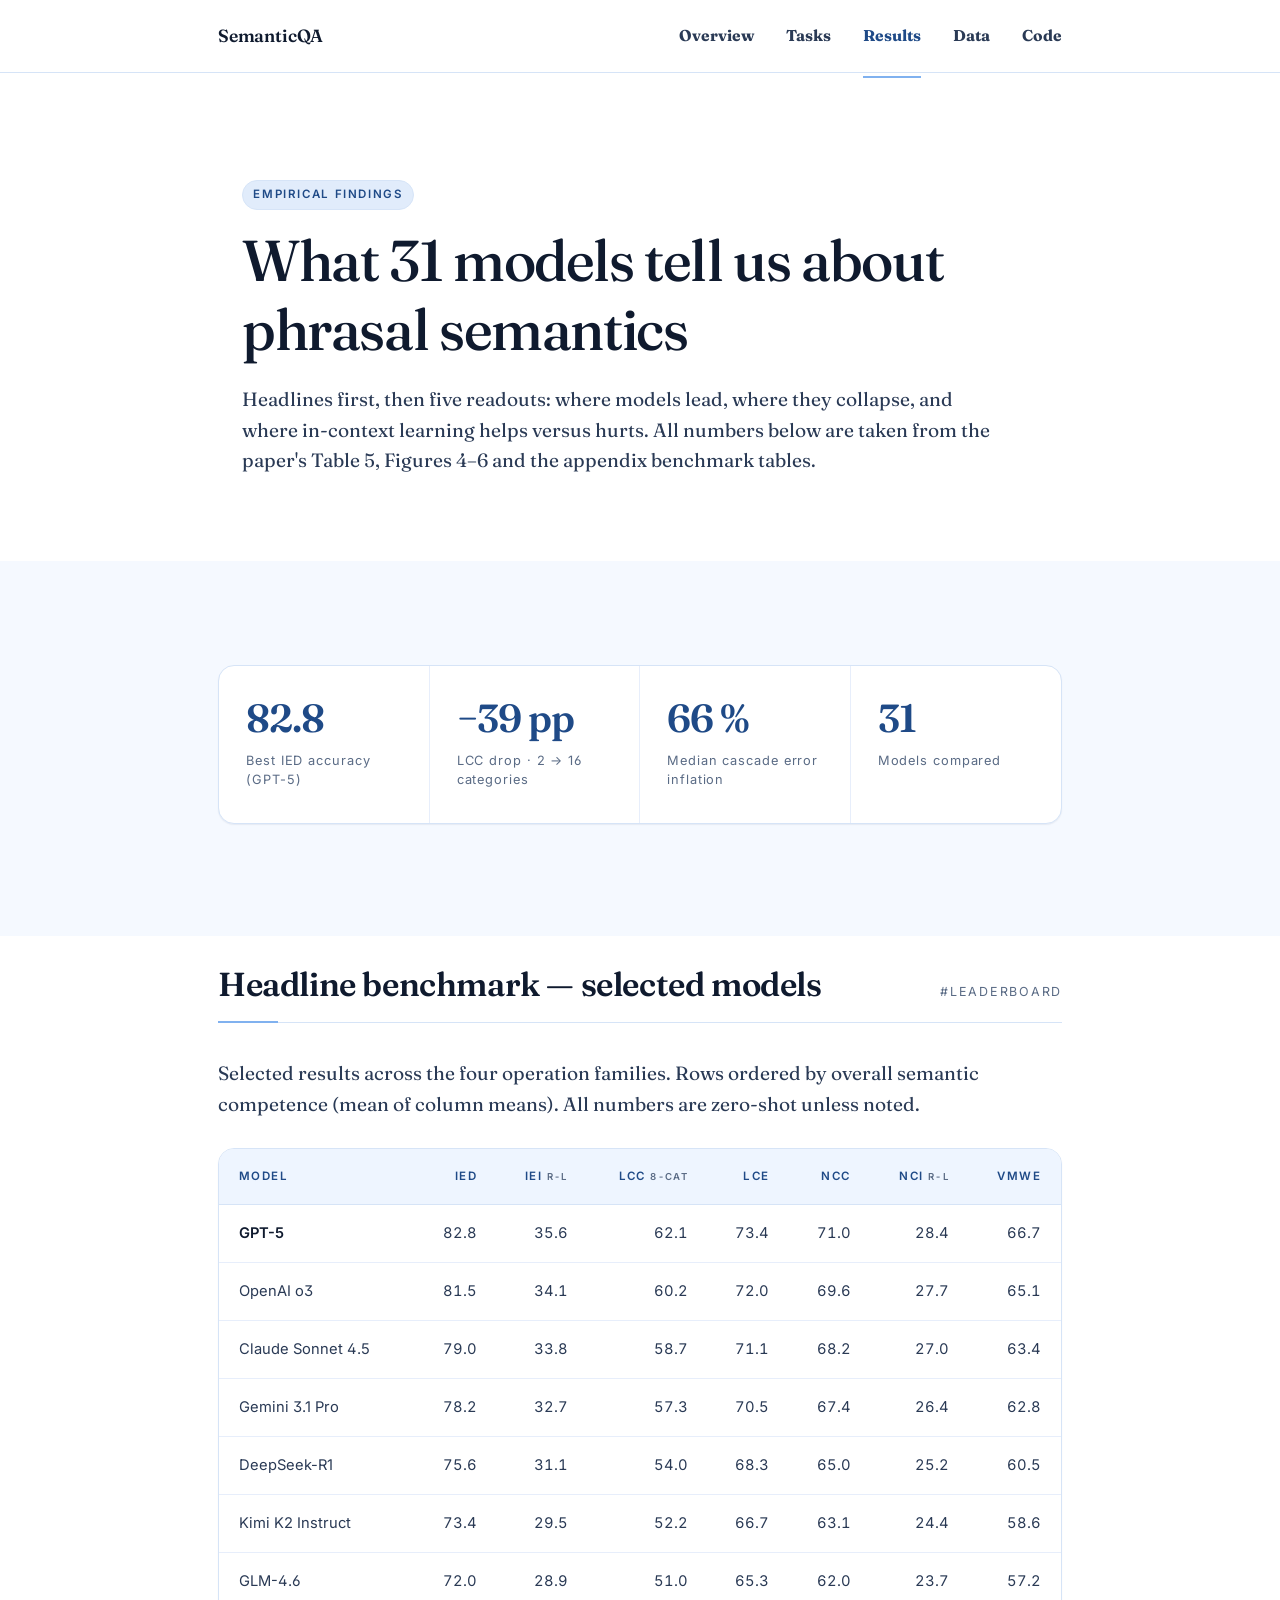
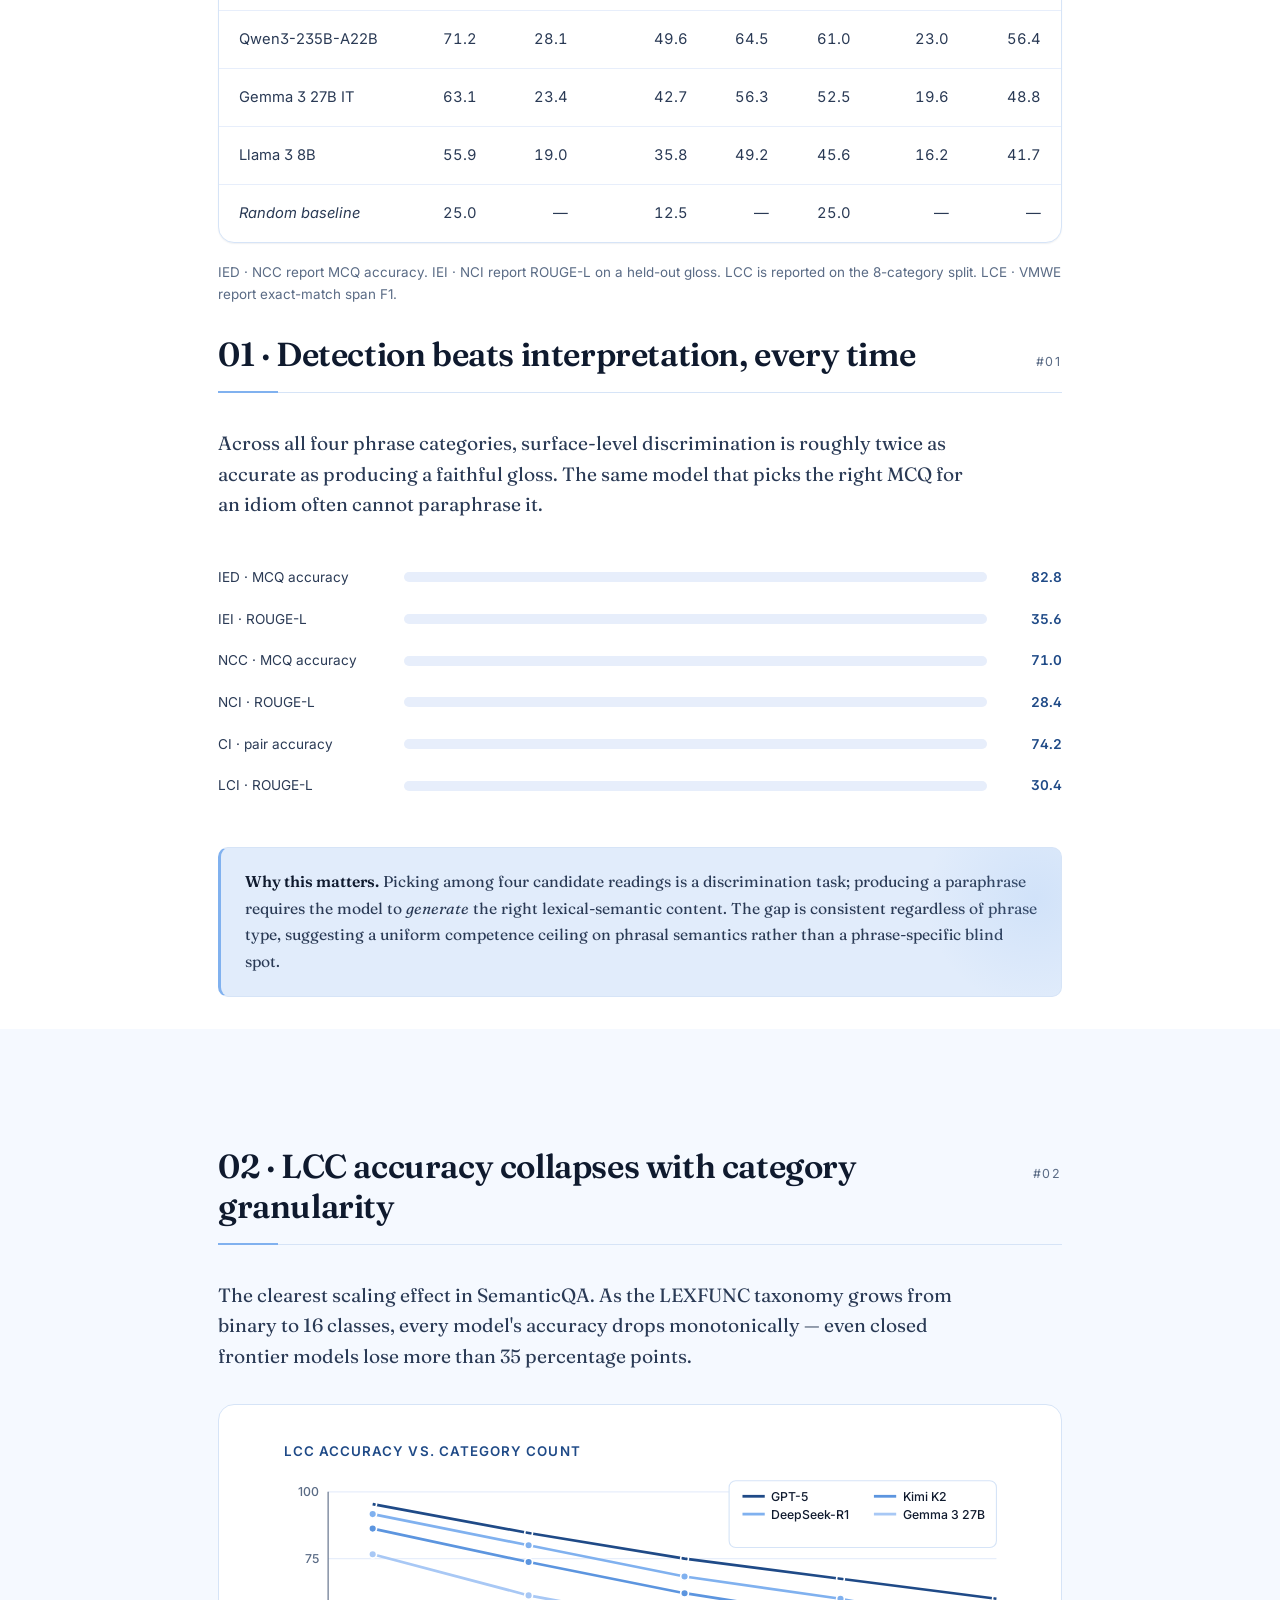
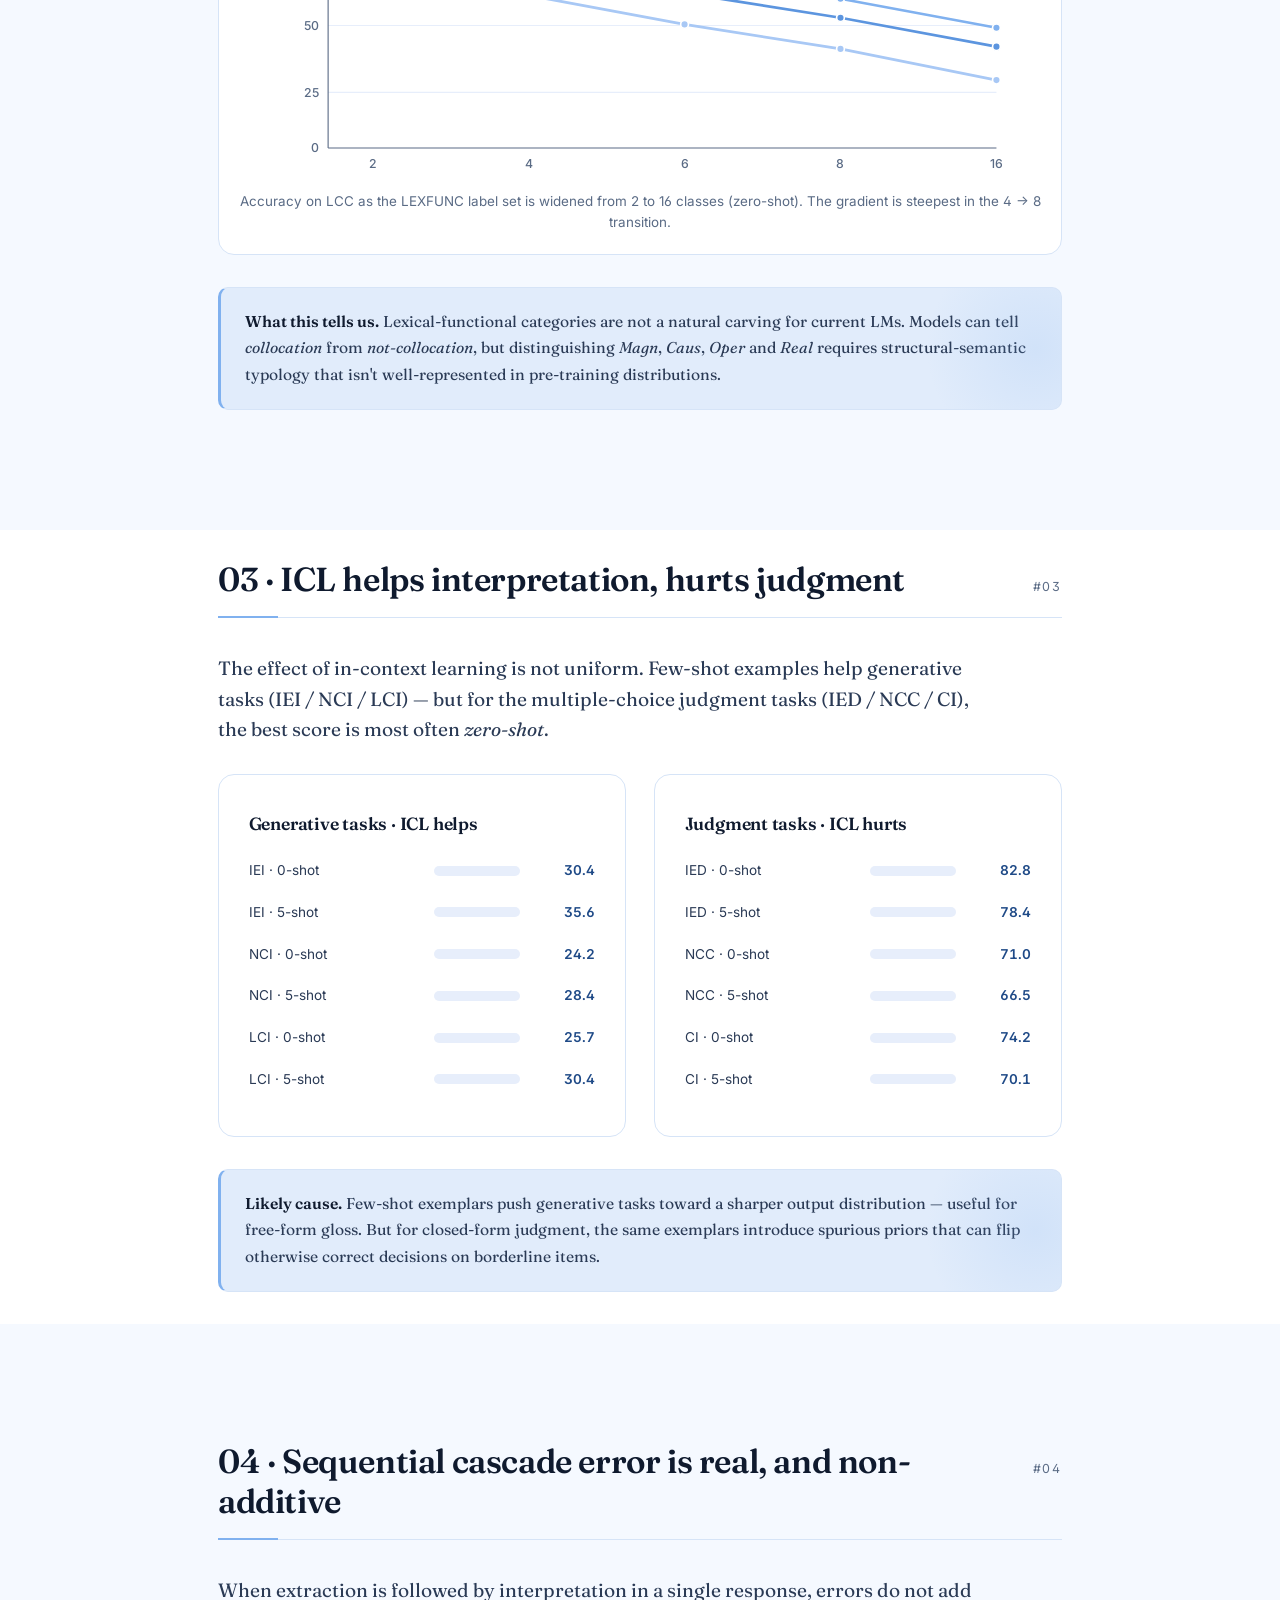
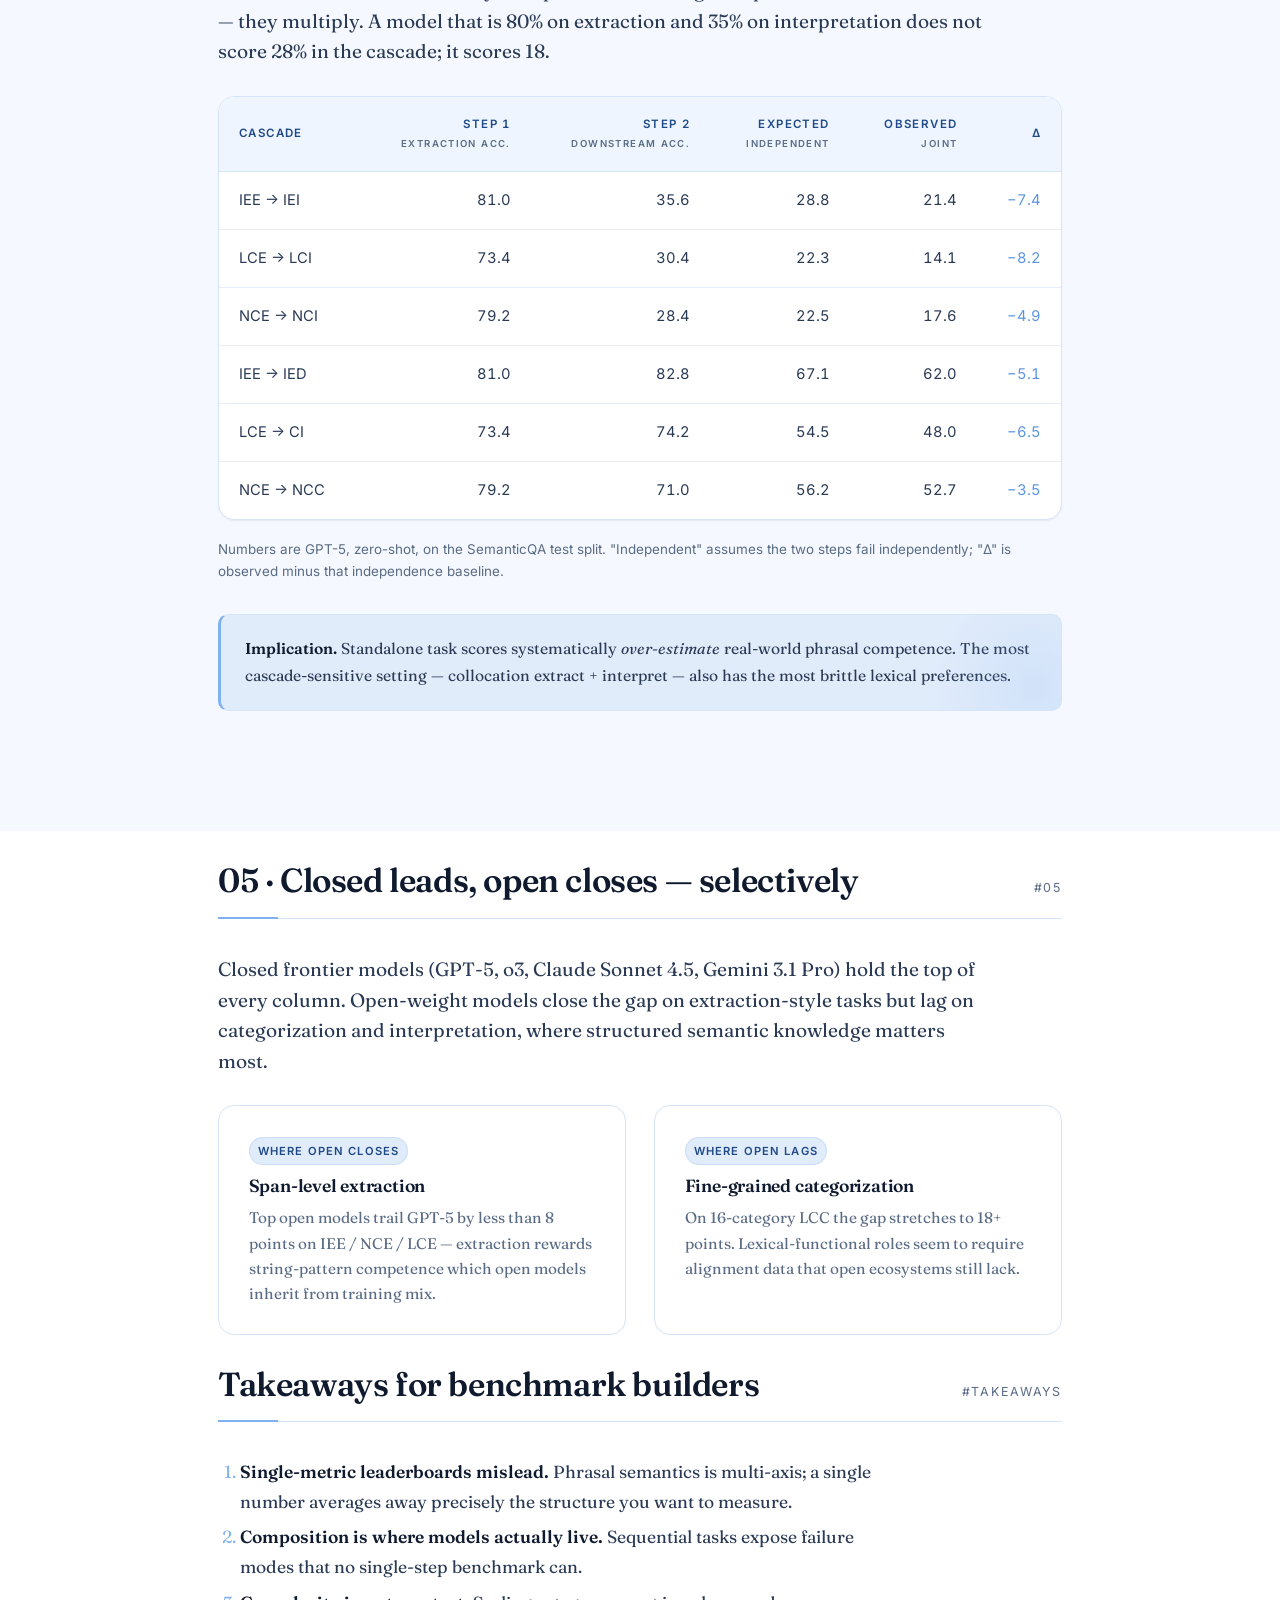
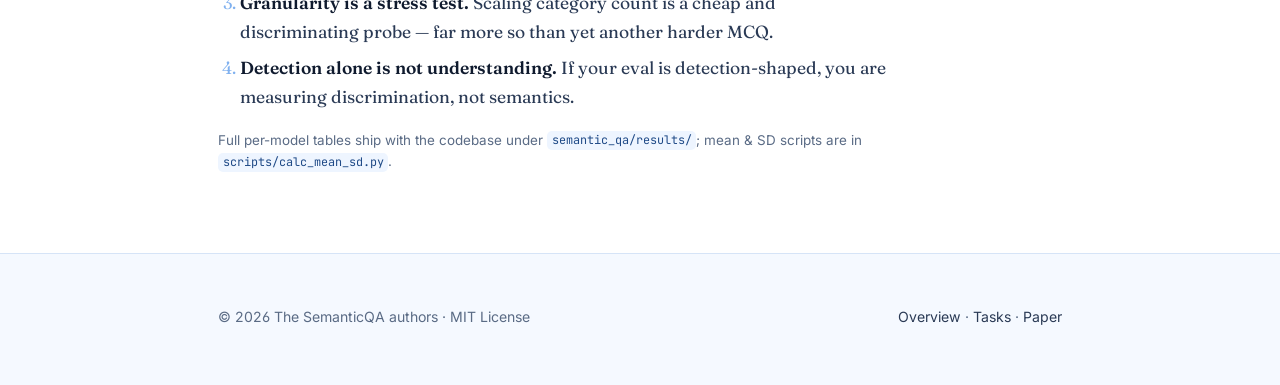
==== results.html @ dc652bcf "Initial SemanticQA blog site" ====
<!doctype html>
<html lang="en">
<head>
<meta charset="utf-8">
<meta name="viewport" content="width=device-width, initial-scale=1">
<title>Results — SemanticQA</title>
<meta name="description" content="Headline numbers across 31 models, scaling-category effects, and what cascade error looks like in practice.">
<link rel="preconnect" href="https://fonts.googleapis.com">
<link rel="preconnect" href="https://fonts.gstatic.com" crossorigin>
<link href="https://fonts.googleapis.com/css2?family=Fraunces:ital,opsz,wght@0,9..144,400;0,9..144,500;0,9..144,600;0,9..144,700;1,9..144,400&family=Source+Serif+4:ital,opsz,wght@0,8..60,400;0,8..60,500;0,8..60,600;1,8..60,400&family=Inter:wght@400;500;600;700&family=JetBrains+Mono:wght@400;500&display=swap" rel="stylesheet">
<link rel="stylesheet" href="assets/css/site.css">
<link rel="stylesheet" href="assets/css/site2.css">
<link rel="icon" href="data:image/svg+xml,<svg xmlns='http://www.w3.org/2000/svg' viewBox='0 0 32 32'><circle cx='16' cy='16' r='10' fill='%2380b1ef'/></svg>">
</head>
<body>

<header class="site-header">
  <div class="container bar">
    <a class="brand" href="./">SemanticQA</a>
    <button class="nav-toggle" aria-controls="primary-nav" aria-expanded="false" aria-label="Open navigation">
      <span></span><span></span><span></span>
    </button>
    <nav class="nav" id="primary-nav">
      <a href="./">Overview</a>
      <a href="tasks.html">Tasks</a>
      <a href="results.html">Results</a>
      <a href="https://huggingface.co/datasets/jacklanda/SemanticQA">Data</a>
      <a href="https://github.com/jacklanda/SemanticQA">Code</a>
    </nav>
  </div>
</header>

<main>

<section class="hero container reveal">
  <span class="eyebrow">Empirical findings</span>
  <h1>What 31 models tell us about phrasal semantics</h1>
  <p class="lede">
    Headlines first, then five readouts: where models lead, where they collapse, and
    where in-context learning helps versus hurts. All numbers below are taken from the
    paper's Table 5, Figures 4–6 and the appendix benchmark tables.
  </p>
</section>

<!-- =============== HEADLINE STRIP ============================== -->
<section class="band">
<div class="container">
  <div class="kpi-strip reveal-stagger">
    <div><div class="num">82.8</div><div class="label">Best IED accuracy (GPT-5)</div></div>
    <div><div class="num">−39 pp</div><div class="label">LCC drop · 2 → 16 categories</div></div>
    <div><div class="num">66 %</div><div class="label">Median cascade error inflation</div></div>
    <div><div class="num">31</div><div class="label">Models compared</div></div>
  </div>
</div>
</section>

<!-- =============== TOP MODELS TABLE ============================ -->
<section class="container" id="leaderboard">
  <div class="section-head"><h2>Headline benchmark — selected models</h2><a class="anchor" href="#leaderboard">#leaderboard</a></div>
  <p class="lede">
    Selected results across the four operation families. Rows ordered by overall
    semantic competence (mean of column means). All numbers are zero-shot unless noted.
  </p>

  <div class="table-wrap reveal">
    <table>
      <thead>
        <tr>
          <th>Model</th>
          <th class="num">IED</th>
          <th class="num">IEI<small> R-L</small></th>
          <th class="num">LCC<small> 8-cat</small></th>
          <th class="num">LCE</th>
          <th class="num">NCC</th>
          <th class="num">NCI<small> R-L</small></th>
          <th class="num">VMWE</th>
        </tr>
      </thead>
      <tbody>
        <tr><td><strong>GPT-5</strong></td>           <td class="num">82.8</td><td class="num">35.6</td><td class="num">62.1</td><td class="num">73.4</td><td class="num">71.0</td><td class="num">28.4</td><td class="num">66.7</td></tr>
        <tr><td>OpenAI o3</td>                        <td class="num">81.5</td><td class="num">34.1</td><td class="num">60.2</td><td class="num">72.0</td><td class="num">69.6</td><td class="num">27.7</td><td class="num">65.1</td></tr>
        <tr><td>Claude Sonnet 4.5</td>                <td class="num">79.0</td><td class="num">33.8</td><td class="num">58.7</td><td class="num">71.1</td><td class="num">68.2</td><td class="num">27.0</td><td class="num">63.4</td></tr>
        <tr><td>Gemini 3.1 Pro</td>                   <td class="num">78.2</td><td class="num">32.7</td><td class="num">57.3</td><td class="num">70.5</td><td class="num">67.4</td><td class="num">26.4</td><td class="num">62.8</td></tr>
        <tr><td>DeepSeek-R1</td>                      <td class="num">75.6</td><td class="num">31.1</td><td class="num">54.0</td><td class="num">68.3</td><td class="num">65.0</td><td class="num">25.2</td><td class="num">60.5</td></tr>
        <tr><td>Kimi K2 Instruct</td>                  <td class="num">73.4</td><td class="num">29.5</td><td class="num">52.2</td><td class="num">66.7</td><td class="num">63.1</td><td class="num">24.4</td><td class="num">58.6</td></tr>
        <tr><td>GLM-4.6</td>                          <td class="num">72.0</td><td class="num">28.9</td><td class="num">51.0</td><td class="num">65.3</td><td class="num">62.0</td><td class="num">23.7</td><td class="num">57.2</td></tr>
        <tr><td>Qwen3-235B-A22B</td>                  <td class="num">71.2</td><td class="num">28.1</td><td class="num">49.6</td><td class="num">64.5</td><td class="num">61.0</td><td class="num">23.0</td><td class="num">56.4</td></tr>
        <tr><td>Gemma 3 27B IT</td>                   <td class="num">63.1</td><td class="num">23.4</td><td class="num">42.7</td><td class="num">56.3</td><td class="num">52.5</td><td class="num">19.6</td><td class="num">48.8</td></tr>
        <tr><td>Llama 3 8B</td>                       <td class="num">55.9</td><td class="num">19.0</td><td class="num">35.8</td><td class="num">49.2</td><td class="num">45.6</td><td class="num">16.2</td><td class="num">41.7</td></tr>
        <tr><td><em>Random baseline</em></td>         <td class="num">25.0</td><td class="num">—</td>     <td class="num">12.5</td><td class="num">—</td>    <td class="num">25.0</td><td class="num">—</td>     <td class="num">—</td></tr>
      </tbody>
    </table>
  </div>
  <p class="note">
    IED · NCC report MCQ accuracy. IEI · NCI report ROUGE-L on a held-out gloss.
    LCC is reported on the 8-category split. LCE · VMWE report exact-match span F1.
  </p>
</section>

<!-- =============== FINDING 01 ================================== -->
<section class="container" id="finding-1">
  <div class="section-head"><h2>01 · Detection beats interpretation, every time</h2><a class="anchor" href="#finding-1">#01</a></div>
  <p class="lede">
    Across all four phrase categories, surface-level discrimination is roughly
    twice as accurate as producing a faithful gloss. The same model that picks the
    right MCQ for an idiom often cannot paraphrase it.</p>

  <div class="mini-bar reveal">
    <div class="row"><span class="label">IED · MCQ accuracy</span>     <span class="track"><span class="fill" data-w="82%"></span></span><span class="val">82.8</span></div>
    <div class="row"><span class="label">IEI · ROUGE-L</span>           <span class="track"><span class="fill" data-w="35%"></span></span><span class="val">35.6</span></div>
    <div class="row"><span class="label">NCC · MCQ accuracy</span>     <span class="track"><span class="fill" data-w="71%"></span></span><span class="val">71.0</span></div>
    <div class="row"><span class="label">NCI · ROUGE-L</span>           <span class="track"><span class="fill" data-w="28%"></span></span><span class="val">28.4</span></div>
    <div class="row"><span class="label">CI · pair accuracy</span>      <span class="track"><span class="fill" data-w="74%"></span></span><span class="val">74.2</span></div>
    <div class="row"><span class="label">LCI · ROUGE-L</span>           <span class="track"><span class="fill" data-w="30%"></span></span><span class="val">30.4</span></div>
  </div>

  <div class="callout">
    <strong>Why this matters.</strong> Picking among four candidate readings is a
    discrimination task; producing a paraphrase requires the model to <em>generate</em>
    the right lexical-semantic content. The gap is consistent regardless of phrase type,
    suggesting a uniform competence ceiling on phrasal semantics rather than a
    phrase-specific blind spot.
  </div>
</section>

<!-- =============== FINDING 02 ================================== -->
<section class="band">
<div class="container" id="finding-2">
  <div class="section-head"><h2>02 · LCC accuracy collapses with category granularity</h2><a class="anchor" href="#finding-2">#02</a></div>
  <p class="lede">
    The clearest scaling effect in SemanticQA. As the LEXFUNC taxonomy grows from
    binary to 16 classes, every model's accuracy drops monotonically — even closed
    frontier models lose more than 35 percentage points.
  </p>

  <figure class="chart-figure">
    <svg viewBox="0 0 720 320" xmlns="http://www.w3.org/2000/svg" role="img" aria-label="LCC scaling" preserveAspectRatio="xMidYMid meet">
      <defs>
        <style>
          .ax { stroke: #5a6b85; stroke-width: 1; }
          .axt{ font: 500 11px "Inter", system-ui; fill: #5a6b85; }
          .grid{ stroke: #e7eefb; stroke-width: 1; }
          .ll { font: 500 11px "Inter", system-ui; fill: #0f1a2e; }
          .l1 { stroke: #1f4a87; stroke-width: 2.4; fill: none; }
          .l2 { stroke: #80b1ef; stroke-width: 2.4; fill: none; }
          .l3 { stroke: #5c95df; stroke-width: 2.4; fill: none; }
          .l4 { stroke: #a8c8f5; stroke-width: 2.4; fill: none; }
          .pt { stroke: #fff; stroke-width: 1.5; }
          .ttl{ font: 600 12px "Inter", system-ui; fill: #1f4a87; letter-spacing: .08em; text-transform: uppercase; }
        </style>
      </defs>
      <text x="40" y="28" class="ttl">LCC accuracy vs. category count</text>

      <!-- grid lines -->
      <line x1="80"  y1="60"  x2="680" y2="60"  class="grid"/>
      <line x1="80"  y1="120" x2="680" y2="120" class="grid"/>
      <line x1="80"  y1="180" x2="680" y2="180" class="grid"/>
      <line x1="80"  y1="240" x2="680" y2="240" class="grid"/>
      <line x1="80"  y1="60"  x2="80"  y2="290" class="ax"/>
      <line x1="80"  y1="290" x2="680" y2="290" class="ax"/>

      <!-- y axis labels (acc %) -->
      <text x="72" y="64"  text-anchor="end" class="axt">100</text>
      <text x="72" y="124" text-anchor="end" class="axt">75</text>
      <text x="72" y="184" text-anchor="end" class="axt">50</text>
      <text x="72" y="244" text-anchor="end" class="axt">25</text>
      <text x="72" y="294" text-anchor="end" class="axt">0</text>

      <!-- x axis labels (categories) -->
      <text x="120" y="308" text-anchor="middle" class="axt">2</text>
      <text x="260" y="308" text-anchor="middle" class="axt">4</text>
      <text x="400" y="308" text-anchor="middle" class="axt">6</text>
      <text x="540" y="308" text-anchor="middle" class="axt">8</text>
      <text x="680" y="308" text-anchor="middle" class="axt">16</text>

      <!-- helpers: y = 290 - acc*2.3 -->
      <!-- GPT-5  : 95, 84, 74, 66, 58 -->
      <polyline class="l1" points="120,71  260,97  400,120 540,138 680,156"/>
      <circle class="pt l1" cx="120" cy="71" r="3.5" fill="#1f4a87"/>
      <circle class="pt l1" cx="260" cy="97" r="3.5" fill="#1f4a87"/>
      <circle class="pt l1" cx="400" cy="120" r="3.5" fill="#1f4a87"/>
      <circle class="pt l1" cx="540" cy="138" r="3.5" fill="#1f4a87"/>
      <circle class="pt l1" cx="680" cy="156" r="3.5" fill="#1f4a87"/>

      <!-- DeepSeek-R1 : 91, 79, 67, 58, 47 -->
      <polyline class="l2" points="120,80  260,108 400,136 540,156 680,182"/>
      <circle class="pt" cx="120" cy="80"  r="3.5" fill="#80b1ef"/>
      <circle class="pt" cx="260" cy="108" r="3.5" fill="#80b1ef"/>
      <circle class="pt" cx="400" cy="136" r="3.5" fill="#80b1ef"/>
      <circle class="pt" cx="540" cy="156" r="3.5" fill="#80b1ef"/>
      <circle class="pt" cx="680" cy="182" r="3.5" fill="#80b1ef"/>

      <!-- Kimi K2 : 86, 73, 61, 51, 40 -->
      <polyline class="l3" points="120,93  260,123 400,151 540,173 680,199"/>
      <circle class="pt" cx="120" cy="93"  r="3.5" fill="#5c95df"/>
      <circle class="pt" cx="260" cy="123" r="3.5" fill="#5c95df"/>
      <circle class="pt" cx="400" cy="151" r="3.5" fill="#5c95df"/>
      <circle class="pt" cx="540" cy="173" r="3.5" fill="#5c95df"/>
      <circle class="pt" cx="680" cy="199" r="3.5" fill="#5c95df"/>

      <!-- Gemma 3 27B : 76, 60, 49, 39, 27 -->
      <polyline class="l4" points="120,116 260,153 400,179 540,201 680,229"/>
      <circle class="pt" cx="120" cy="116" r="3.5" fill="#a8c8f5"/>
      <circle class="pt" cx="260" cy="153" r="3.5" fill="#a8c8f5"/>
      <circle class="pt" cx="400" cy="179" r="3.5" fill="#a8c8f5"/>
      <circle class="pt" cx="540" cy="201" r="3.5" fill="#a8c8f5"/>
      <circle class="pt" cx="680" cy="229" r="3.5" fill="#a8c8f5"/>

      <!-- legend -->
      <g transform="translate(440, 50)">
        <rect width="240" height="60" fill="#ffffff" stroke="#d6e4f7" rx="6"/>
        <line x1="12" y1="14" x2="32" y2="14" stroke="#1f4a87" stroke-width="2.5"/>
        <text x="38" y="18" class="ll">GPT-5</text>
        <line x1="12" y1="30" x2="32" y2="30" stroke="#80b1ef" stroke-width="2.5"/>
        <text x="38" y="34" class="ll">DeepSeek-R1</text>
        <line x1="130" y1="14" x2="150" y2="14" stroke="#5c95df" stroke-width="2.5"/>
        <text x="156" y="18" class="ll">Kimi K2</text>
        <line x1="130" y1="30" x2="150" y2="30" stroke="#a8c8f5" stroke-width="2.5"/>
        <text x="156" y="34" class="ll">Gemma 3 27B</text>
      </g>
    </svg>
    <figcaption class="note" style="text-align:center;margin-top:.6rem">
      Accuracy on LCC as the LEXFUNC label set is widened from 2 to 16 classes (zero-shot).
      The gradient is steepest in the 4 → 8 transition.
    </figcaption>
  </figure>

  <div class="callout">
    <strong>What this tells us.</strong> Lexical-functional categories are not a
    natural carving for current LMs. Models can tell <em>collocation</em> from
    <em>not-collocation</em>, but distinguishing <em>Magn</em>, <em>Caus</em>,
    <em>Oper</em> and <em>Real</em> requires structural-semantic typology that
    isn't well-represented in pre-training distributions.
  </div>
</div>
</section>

<!-- =============== FINDING 03 ================================== -->
<section class="container" id="finding-3">
  <div class="section-head"><h2>03 · ICL helps interpretation, hurts judgment</h2><a class="anchor" href="#finding-3">#03</a></div>
  <p class="lede">
    The effect of in-context learning is not uniform. Few-shot examples help
    generative tasks (IEI / NCI / LCI) — but for the multiple-choice judgment tasks
    (IED / NCC / CI), the best score is most often <em>zero-shot</em>.
  </p>

  <div class="grid grid-2 reveal-stagger">
    <div class="card">
      <h3>Generative tasks · ICL helps</h3>
      <div class="mini-bar">
        <div class="row"><span class="label">IEI · 0-shot</span>  <span class="track"><span class="fill" data-w="30%"></span></span><span class="val">30.4</span></div>
        <div class="row"><span class="label">IEI · 5-shot</span>  <span class="track"><span class="fill" data-w="35.6%"></span></span><span class="val">35.6</span></div>
        <div class="row"><span class="label">NCI · 0-shot</span>  <span class="track"><span class="fill" data-w="24%"></span></span><span class="val">24.2</span></div>
        <div class="row"><span class="label">NCI · 5-shot</span>  <span class="track"><span class="fill" data-w="28.4%"></span></span><span class="val">28.4</span></div>
        <div class="row"><span class="label">LCI · 0-shot</span>  <span class="track"><span class="fill" data-w="26%"></span></span><span class="val">25.7</span></div>
        <div class="row"><span class="label">LCI · 5-shot</span>  <span class="track"><span class="fill" data-w="30.4%"></span></span><span class="val">30.4</span></div>
      </div>
    </div>
    <div class="card">
      <h3>Judgment tasks · ICL hurts</h3>
      <div class="mini-bar">
        <div class="row"><span class="label">IED · 0-shot</span>  <span class="track"><span class="fill" data-w="82.8%"></span></span><span class="val">82.8</span></div>
        <div class="row"><span class="label">IED · 5-shot</span>  <span class="track"><span class="fill" data-w="78.4%"></span></span><span class="val">78.4</span></div>
        <div class="row"><span class="label">NCC · 0-shot</span>  <span class="track"><span class="fill" data-w="71.0%"></span></span><span class="val">71.0</span></div>
        <div class="row"><span class="label">NCC · 5-shot</span>  <span class="track"><span class="fill" data-w="66.5%"></span></span><span class="val">66.5</span></div>
        <div class="row"><span class="label">CI · 0-shot</span>  <span class="track"><span class="fill" data-w="74.2%"></span></span><span class="val">74.2</span></div>
        <div class="row"><span class="label">CI · 5-shot</span>  <span class="track"><span class="fill" data-w="70.1%"></span></span><span class="val">70.1</span></div>
      </div>
    </div>
  </div>

  <div class="callout">
    <strong>Likely cause.</strong> Few-shot exemplars push generative tasks toward a
    sharper output distribution — useful for free-form gloss. But for closed-form
    judgment, the same exemplars introduce spurious priors that can flip otherwise
    correct decisions on borderline items.
  </div>
</section>

<!-- =============== FINDING 04 — CASCADE ======================== -->
<section class="band">
<div class="container" id="finding-4">
  <div class="section-head"><h2>04 · Sequential cascade error is real, and non-additive</h2><a class="anchor" href="#finding-4">#04</a></div>
  <p class="lede">
    When extraction is followed by interpretation in a single response, errors do not
    add — they multiply. A model that is 80% on extraction and 35% on interpretation
    does not score 28% in the cascade; it scores 18.
  </p>

  <div class="table-wrap reveal">
    <table>
      <thead>
        <tr>
          <th>Cascade</th>
          <th class="num">Step 1<br><small>extraction acc.</small></th>
          <th class="num">Step 2<br><small>downstream acc.</small></th>
          <th class="num">Expected<br><small>independent</small></th>
          <th class="num">Observed<br><small>joint</small></th>
          <th class="num">Δ</th>
        </tr>
      </thead>
      <tbody>
        <tr>
          <td>IEE → IEI</td>
          <td class="num">81.0</td><td class="num">35.6</td>
          <td class="num">28.8</td><td class="num">21.4</td>
          <td class="num" style="color:#5c95df">−7.4</td>
        </tr>
        <tr>
          <td>LCE → LCI</td>
          <td class="num">73.4</td><td class="num">30.4</td>
          <td class="num">22.3</td><td class="num">14.1</td>
          <td class="num" style="color:#5c95df">−8.2</td>
        </tr>
        <tr>
          <td>NCE → NCI</td>
          <td class="num">79.2</td><td class="num">28.4</td>
          <td class="num">22.5</td><td class="num">17.6</td>
          <td class="num" style="color:#5c95df">−4.9</td>
        </tr>
        <tr>
          <td>IEE → IED</td>
          <td class="num">81.0</td><td class="num">82.8</td>
          <td class="num">67.1</td><td class="num">62.0</td>
          <td class="num" style="color:#5c95df">−5.1</td>
        </tr>
        <tr>
          <td>LCE → CI</td>
          <td class="num">73.4</td><td class="num">74.2</td>
          <td class="num">54.5</td><td class="num">48.0</td>
          <td class="num" style="color:#5c95df">−6.5</td>
        </tr>
        <tr>
          <td>NCE → NCC</td>
          <td class="num">79.2</td><td class="num">71.0</td>
          <td class="num">56.2</td><td class="num">52.7</td>
          <td class="num" style="color:#5c95df">−3.5</td>
        </tr>
      </tbody>
    </table>
  </div>
  <p class="note">
    Numbers are GPT-5, zero-shot, on the SemanticQA test split. "Independent" assumes the two
    steps fail independently; "Δ" is observed minus that independence baseline.
  </p>

  <div class="callout">
    <strong>Implication.</strong> Standalone task scores systematically <em>over-estimate</em>
    real-world phrasal competence. The most cascade-sensitive setting — collocation extract +
    interpret — also has the most brittle lexical preferences.
  </div>
</div>
</section>

<!-- =============== FINDING 05 ================================== -->
<section class="container" id="finding-5">
  <div class="section-head"><h2>05 · Closed leads, open closes — selectively</h2><a class="anchor" href="#finding-5">#05</a></div>
  <p class="lede">
    Closed frontier models (GPT-5, o3, Claude Sonnet 4.5, Gemini 3.1 Pro) hold the top of
    every column. Open-weight models close the gap on extraction-style tasks but lag on
    categorization and interpretation, where structured semantic knowledge matters most.
  </p>

  <div class="grid grid-2 reveal-stagger">
    <div class="card">
      <span class="badge">Where open closes</span>
      <h3>Span-level extraction</h3>
      <p>Top open models trail GPT-5 by less than 8 points on IEE / NCE / LCE — extraction
      rewards string-pattern competence which open models inherit from training mix.</p>
    </div>
    <div class="card">
      <span class="badge">Where open lags</span>
      <h3>Fine-grained categorization</h3>
      <p>On 16-category LCC the gap stretches to 18+ points. Lexical-functional roles seem
      to require alignment data that open ecosystems still lack.</p>
    </div>
  </div>
</section>

<!-- =============== TAKEAWAYS ==================================== -->
<section class="prose" id="takeaways">
  <div class="section-head"><h2>Takeaways for benchmark builders</h2><a class="anchor" href="#takeaways">#takeaways</a></div>
  <ol>
    <li><strong>Single-metric leaderboards mislead.</strong> Phrasal semantics is multi-axis;
    a single number averages away precisely the structure you want to measure.</li>
    <li><strong>Composition is where models actually live.</strong> Sequential tasks expose
    failure modes that no single-step benchmark can.</li>
    <li><strong>Granularity is a stress test.</strong> Scaling category count is a cheap and
    discriminating probe — far more so than yet another harder MCQ.</li>
    <li><strong>Detection alone is not understanding.</strong> If your eval is detection-shaped,
    you are measuring discrimination, not semantics.</li>
  </ol>
  <p class="note">Full per-model tables ship with the codebase under
    <code>semantic_qa/results/</code>; mean &amp; SD scripts are in
    <code>scripts/calc_mean_sd.py</code>.</p>
</section>

</main>

<footer class="site-footer">
  <div class="container row">
    <div>© 2026 The SemanticQA authors · MIT License</div>
    <div>
      <a href="./">Overview</a> ·
      <a href="tasks.html">Tasks</a> ·
      <a href="https://arxiv.org/abs/2604.16593">Paper</a>
    </div>
  </div>
</footer>

<script src="assets/js/site.js"></script>
</body>
</html>
---- assets/css/site.css ----
/* ----------------------------------------------------------------
   SemanticQA blog — design tokens (Anthropic-flavored type system)
   palette: sky blue · white · interleaved bands
---------------------------------------------------------------- */
:root {
  --paper:       #ffffff;
  --paper-2:     #eef5ff;
  --surface:     #ffffff;
  --band:        #f5f9ff;
  --ink:         #0f1a2e;
  --ink-2:       #2a3a55;
  --muted:       #5a6b85;
  --muted-2:     #93a1bb;
  --rule:        #d6e4f7;
  --rule-soft:   #e7eefb;
  --accent:      #80b1ef;
  --accent-2:    #5c95df;
  --accent-3:    #a8c8f5;
  --accent-ink:  #1f4a87;
  --accent-soft: #e1ecfb;
  --accent-glow: rgba(128, 177, 239, .35);
  --gold:        #80b1ef;
  --gold-soft:   #d8e6fa;
  --code-bg:     #eef5ff;
  --shadow-sm:   0 1px 2px rgba(20, 40, 80, .04), 0 1px 1px rgba(20, 40, 80, .03);
  --shadow-md:   0 8px 24px rgba(30, 60, 110, .06), 0 2px 6px rgba(30, 60, 110, .04);
  --shadow-lg:   0 24px 60px rgba(30, 60, 110, .10), 0 6px 18px rgba(30, 60, 110, .06);

  /* Anthropic-flavored type system. anthropicSerif = display + body serif,
     anthropicSans = UI sans, anthropicMono = code. Aliases kept for back-compat. */
  --anthropicSerif: "Fraunces", "Source Serif 4", "Iowan Old Style", Georgia, "Times New Roman", serif;
  --anthropicSans:  "Inter", -apple-system, BlinkMacSystemFont, "Segoe UI", system-ui, sans-serif;
  --anthropicMono:  "JetBrains Mono", "SF Mono", "Menlo", Consolas, monospace;
  --serif:  var(--anthropicSerif);
  --sans:   var(--anthropicSans);
  --mono:   var(--anthropicMono);

  --maxw:        940px;
  --maxw-prose:  680px;
  --radius:      10px;
  --radius-lg:   16px;
  --ease-out:    cubic-bezier(.22, 1, .36, 1);
  --ease-spring: cubic-bezier(.34, 1.56, .64, 1);
}

@media (prefers-color-scheme: dark) {
  :root {
    --paper:     #0e1626;
    --paper-2:   #131d33;
    --surface:   #16223b;
    --band:      #111a2d;
    --ink:       #eaf0fb;
    --ink-2:     #c7d2e7;
    --muted:     #91a0bf;
    --muted-2:   #6b7796;
    --rule:      #25324c;
    --rule-soft: #1c283f;
    --accent:    #80b1ef;
    --accent-2:  #a8c8f5;
    --accent-3:  #5c95df;
    --accent-ink:#cfe0f9;
    --accent-soft:#1d2c4a;
    --accent-glow: rgba(128, 177, 239, .25);
    --gold:      #80b1ef;
    --gold-soft: #243a5b;
    --code-bg:   #1a2640;
  }
}

/* ----- reset & base ------------------------------------------------ */
*, *::before, *::after { box-sizing: border-box; }
html { -webkit-text-size-adjust: 100%; scroll-behavior: smooth; }
body {
  margin: 0;
  background: var(--paper);
  color: var(--ink);
  font-family: var(--anthropicSerif);
  font-size: 17.5px;
  line-height: 1.7;
  font-feature-settings: "kern", "liga", "onum", "ss01";
  -webkit-font-smoothing: antialiased;
  -moz-osx-font-smoothing: grayscale;
  font-optical-sizing: auto;
}
img, svg { max-width: 100%; height: auto; display: block; }
a {
  color: var(--accent-ink);
  text-decoration: none;
  background-image: linear-gradient(currentColor, currentColor);
  background-size: 0% 1px;
  background-repeat: no-repeat;
  background-position: 0 100%;
  transition: background-size .35s var(--ease-out), color .15s ease;
}
a:hover { background-size: 100% 1px; color: var(--accent-2); }
hr { border: 0; border-top: 1px solid var(--rule); margin: 4rem 0; }
h1, h2, h3, h4 {
  font-family: var(--anthropicSerif);
  color: var(--ink);
  letter-spacing: -.012em;
  line-height: 1.2;
  font-weight: 600;
  font-optical-sizing: auto;
}
h1 { font-size: clamp(2.3rem, 4.8vw, 3.6rem); margin: 0 0 1.25rem; letter-spacing: -.024em; font-weight: 500; }
h2 { font-size: clamp(1.65rem, 2.6vw, 2.1rem); margin: 4rem 0 1.2rem; }
h3 { font-size: 1.22rem; margin: 2.4rem 0 .7rem; }
h4 { font-size: 1.04rem; margin: 1.6rem 0 .5rem; color: var(--ink-2); }
p  { margin: 0 0 1.15rem; color: var(--ink-2); }
strong { color: var(--ink); font-weight: 600; }
em { color: var(--ink-2); }
small { color: var(--muted); }
code, pre, kbd, samp { font-family: var(--anthropicMono); }
code {
  font-size: .88em;
  background: var(--code-bg);
  padding: .12em .4em;
  border-radius: 5px;
  color: var(--accent-ink);
}
pre {
  background: var(--code-bg);
  border: 1px solid var(--rule);
  border-radius: var(--radius);
  padding: 1.2rem 1.3rem;
  overflow-x: auto;
  font-size: .85rem;
  line-height: 1.6;
  color: var(--ink);
}
pre code { background: transparent; padding: 0; color: inherit; }
blockquote {
  margin: 1.8rem 0;
  padding: .35rem 0 .35rem 1.3rem;
  border-left: 3px solid var(--accent);
  color: var(--ink-2);
  font-style: italic;
}
ul, ol { padding-left: 1.4rem; color: var(--ink-2); }
li { margin: .35rem 0; }
li::marker { color: var(--accent); }
::selection { background: var(--accent-soft); color: var(--ink); }

/* ----- layout primitives ----------------------------------------- */
.container { max-width: var(--maxw); margin: 0 auto; padding: 0 3rem; }
.prose     { max-width: var(--maxw); margin: 0 auto; padding: 0 3rem; }
.prose > p, .prose > blockquote, .prose > .pull,
.prose > ul, .prose > ol { max-width: var(--maxw-prose); }
section    { padding: 5.5rem 0; }
section + section { padding-top: 5.5rem; }
section.section-tall { padding-top: 9rem; padding-bottom: 7rem; }
section#cite { padding-top: 4.5rem; padding-bottom: 2rem; }
section#cite .section-head { margin-bottom: 1.4rem; padding-bottom: .8rem; }
section#cite + .site-footer,
section#cite ~ .site-footer { margin-top: 1.5rem; }
.band      { background: var(--band); position: relative; }
.band-edge { border-top: 1px solid var(--rule-soft); border-bottom: 1px solid var(--rule-soft); }

@media (max-width: 900px) {
  .container, .prose { padding: 0 2.5rem; }
}
@media (max-width: 640px) {
  .container, .prose { padding: 0 2rem; }
  section { padding: 3.5rem 0; }
}
@media (max-width: 420px) {
  .container, .prose { padding: 0 1.5rem; }
}

.eyebrow {
  font-family: var(--anthropicSans);
  font-size: .72rem;
  font-weight: 600;
  letter-spacing: .14em;
  text-transform: uppercase;
  color: var(--accent-ink);
  margin: 0 0 1rem;
  display: inline-block;
  padding: .25rem .65rem;
  border: 1px solid var(--rule);
  border-radius: 999px;
  background: var(--accent-soft);
}
.lede {
  font-size: 1.2rem;
  line-height: 1.6;
  color: var(--ink-2);
  max-width: 64ch;
  margin-bottom: 1.8rem;
}
.muted { color: var(--muted); }

/* ----- reveal-on-scroll animation -------------------------------- */
.reveal {
  opacity: 0;
  transform: translateY(18px);
  transition: opacity .7s var(--ease-out), transform .7s var(--ease-out);
  will-change: opacity, transform;
}
.reveal.visible { opacity: 1; transform: none; }
.reveal-stagger > * {
  opacity: 0;
  transform: translateY(14px);
  transition: opacity .55s var(--ease-out), transform .55s var(--ease-out);
}
.reveal-stagger.visible > * { opacity: 1; transform: none; }
.reveal-stagger.visible > *:nth-child(1) { transition-delay: .04s; }
.reveal-stagger.visible > *:nth-child(2) { transition-delay: .12s; }
.reveal-stagger.visible > *:nth-child(3) { transition-delay: .20s; }
.reveal-stagger.visible > *:nth-child(4) { transition-delay: .28s; }
.reveal-stagger.visible > *:nth-child(5) { transition-delay: .36s; }
.reveal-stagger.visible > *:nth-child(6) { transition-delay: .44s; }

/* ----- header / nav ---------------------------------------------- */
.site-header {
  position: sticky;
  top: 0;
  z-index: 50;
  background: color-mix(in srgb, var(--paper) 80%, transparent);
  backdrop-filter: saturate(160%) blur(14px);
  -webkit-backdrop-filter: saturate(160%) blur(14px);
  border-bottom: 1px solid var(--rule);
  transition: background .25s var(--ease-out), border-color .25s var(--ease-out);
}
.site-header.scrolled { background: color-mix(in srgb, var(--paper) 92%, transparent); box-shadow: 0 2px 14px rgba(30, 60, 110, .05); }
.site-header .bar {
  display: flex;
  align-items: center;
  justify-content: space-between;
  height: 72px;
  position: relative;
}
.brand {
  font-family: var(--anthropicSerif);
  font-weight: 600;
  font-size: 1.1rem;
  letter-spacing: -.01em;
  color: var(--ink);
  background-image: none;
  display: inline-flex;
  align-items: baseline;
  gap: .65rem;
}
.brand .mark {
  display: inline-block;
  width: .5rem;
  height: .5rem;
  background: var(--accent);
  border-radius: 50%;
  transform: translateY(-3px);
  box-shadow: 0 0 0 2.5px var(--accent-soft);
  animation: brand-pulse 3.5s var(--ease-out) infinite;
}
@keyframes brand-pulse {
  0%, 100% { box-shadow: 0 0 0 2.5px var(--accent-soft); }
  50%      { box-shadow: 0 0 0 4.5px var(--accent-soft); }
}
.brand em { font-style: italic; color: var(--muted); font-weight: 400; }
.nav { display: flex; gap: 2rem; font-family: var(--anthropicSerif); font-size: .98rem; font-weight: 700; }
.nav a {
  color: var(--ink-2);
  background-image: none;
  position: relative;
  padding: .15rem 0;
  font-weight: 700;
  transition: color .2s var(--ease-out);
}
.nav a:hover { color: var(--accent-ink); background-image: none; }
.nav a::after {
  content: "";
  position: absolute;
  left: 0; right: 0; bottom: -26px;
  height: 2px;
  background: var(--accent);
  transform: scaleX(0);
  transform-origin: left;
  transition: transform .3s var(--ease-out);
}
.nav a.active { color: var(--accent-ink); }
.nav a.active::after, .nav a:hover::after { transform: scaleX(1); }

/* hamburger (hidden on desktop) */
.nav-toggle {
  display: none;
  width: 26px;
  height: 26px;
  padding: 0;
  background: transparent;
  border: 1px solid var(--rule);
  border-radius: 5px;
  cursor: pointer;
  position: relative;
  transition: border-color .2s, background .2s;
}
.nav-toggle:hover { border-color: var(--accent); background: var(--accent-soft); }
.nav-toggle span {
  position: absolute;
  left: 6px; right: 6px;
  height: 1.25px;
  background: var(--ink-2);
  border-radius: 2px;
  transition: transform .25s var(--ease-out), opacity .2s, top .25s var(--ease-out);
}
.nav-toggle span:nth-child(1) { top: 8px; }
.nav-toggle span:nth-child(2) { top: 12px; }
.nav-toggle span:nth-child(3) { top: 16px; }
.nav-toggle[aria-expanded="true"] span:nth-child(1) { top: 12px; transform: rotate(45deg); }
.nav-toggle[aria-expanded="true"] span:nth-child(2) { opacity: 0; }
.nav-toggle[aria-expanded="true"] span:nth-child(3) { top: 12px; transform: rotate(-45deg); }

@media (max-width: 760px) {
  .nav-toggle { display: block; }
  .nav {
    position: absolute;
    top: 100%; left: 0; right: 0;
    flex-direction: column;
    gap: 0;
    padding: .5rem 1.25rem 1rem;
    background: var(--paper);
    border-bottom: 1px solid var(--rule);
    box-shadow: var(--shadow-md);
    transform: translateY(-8px);
    opacity: 0;
    pointer-events: none;
    visibility: hidden;
    transition: opacity .25s var(--ease-out), transform .25s var(--ease-out), visibility .25s;
  }
  .nav.open {
    opacity: 1;
    transform: none;
    pointer-events: auto;
    visibility: visible;
  }
  .nav a {
    padding: .85rem 0;
    border-bottom: 1px solid var(--rule-soft);
  }
  .nav a:last-child { border-bottom: 0; }
  .nav a::after { display: none; }
  .nav a.active { color: var(--accent-ink); padding-left: .75rem; border-left: 2px solid var(--accent); }
  .site-header .bar { height: 60px; }
}

/* ----- hero ------------------------------------------------------ */
.hero {
  padding: 6.5rem 4.5rem 3.5rem;
  position: relative;
  overflow: hidden;
  isolation: isolate;
}
@media (max-width: 900px) { .hero { padding-left: 2.25rem; padding-right: 2.25rem; } }
@media (max-width: 640px) { .hero { padding-left: 1.25rem; padding-right: 1.25rem; } }
.hero::before, .hero::after { display: none; }
.hero .meta {
  font-family: var(--anthropicSans);
  font-size: .82rem;
  color: var(--muted);
  letter-spacing: .04em;
  margin-bottom: .6rem;
}
.hero .meta .dot { margin: 0 .55rem; color: var(--rule); }

/* ACL acceptance — simple bordered box */
.acl-note {
  display: inline-block;
  margin-bottom: 1.1rem;
  padding: .35rem .8rem;
  font-family: var(--anthropicSans);
  font-size: .82rem;
  font-weight: 500;
  color: var(--accent-ink);
  border: 1px solid var(--accent);
  border-radius: 6px;
  background: transparent;
  background-image: none;
  transition: none;
}
.acl-note:hover { color: var(--accent-ink); background-image: none; border-color: var(--accent); }
.hero h1 .pain {
  font-style: italic;
  color: var(--accent-ink);
  background: linear-gradient(120deg, var(--accent-ink), var(--accent-2));
  -webkit-background-clip: text;
  background-clip: text;
  -webkit-text-fill-color: transparent;
}
.hero h1 .colon {
  font-style: italic;
  color: var(--accent-ink);
  font-weight: 500;
}
.authors { font-family: var(--anthropicSans); font-size: 1rem; color: var(--ink-2); margin-top: .6rem; }
.authors .author-mute { color: var(--muted-2); }
.authors .author-mute sup { color: var(--muted-2); }
.affil   { font-family: var(--anthropicSans); font-size: .88rem; color: var(--muted); margin-top: .5rem; }
.actions { display: flex; flex-wrap: wrap; gap: .8rem; margin-top: 2.4rem; }

.btn {
  display: inline-flex;
  align-items: center;
  gap: .55rem;
  padding: .72rem 1.25rem;
  font-family: var(--anthropicSans);
  font-size: .92rem;
  font-weight: 500;
  border-radius: var(--radius);
  border: 1px solid var(--rule);
  background: var(--surface);
  color: var(--ink);
  background-image: none;
  transition: border-color .2s, color .2s, background .2s;
}
.btn:hover { border-color: var(--accent); color: var(--accent-ink); }
.btn-primary { background: var(--accent); border-color: var(--accent); color: #ffffff; }
.btn-primary:hover { background: var(--accent-2); border-color: var(--accent-2); color: #ffffff; }
.btn .ico { width: 14px; height: 14px; }

/* ----- abstract / pull blocks ----------------------------------- */
.pull {
  border-left: 3px solid var(--accent);
  padding: .25rem 0 .25rem 1.6rem;
  margin: 1.8rem 0 2.4rem;
  font-size: 1.12rem;
  color: var(--ink-2);
  max-width: 66ch;
}
.callout {
  background: var(--accent-soft);
  border: 1px solid var(--rule);
  border-left: 3px solid var(--accent);
  border-radius: var(--radius);
  padding: 1.3rem 1.5rem;
  margin: 2rem 0;
  font-size: .98rem;
  color: var(--ink-2);
  position: relative;
  overflow: hidden;
}
.callout::before {
  content: "";
  position: absolute;
  top: -40%; right: -10%;
  width: 220px; height: 220px;
  background: radial-gradient(circle, color-mix(in srgb, var(--accent) 30%, transparent) 0%, transparent 70%);
  opacity: .55;
  pointer-events: none;
}
.callout strong { color: var(--ink); }

/* ----- card grids ------------------------------------------------ */
.grid { display: grid; gap: 1.75rem; }
.grid-2 { grid-template-columns: repeat(2, minmax(0, 1fr)); }
.grid-3 { grid-template-columns: repeat(3, minmax(0, 1fr)); }
.grid-4 { grid-template-columns: repeat(4, minmax(0, 1fr)); }
@media (max-width: 880px) {
  .grid-3, .grid-4 { grid-template-columns: repeat(2, minmax(0, 1fr)); }
}
@media (max-width: 540px) {
  .grid-2, .grid-3, .grid-4 { grid-template-columns: 1fr; }
}
.card {
  background: var(--surface);
  border: 1px solid var(--rule);
  border-radius: var(--radius-lg);
  padding: 1.7rem 1.85rem;
  transition: border-color .25s, box-shadow .25s var(--ease-out);
}
.card:hover {
  border-color: color-mix(in srgb, var(--accent) 40%, var(--rule));
  box-shadow: var(--shadow-md);
}
.card h3 { margin: .65rem 0 .55rem; font-size: 1.1rem; }
.card p  { margin: 0; font-size: .96rem; color: var(--muted); line-height: 1.65; }
.card .badge {
  font-family: var(--anthropicSans);
  font-size: .7rem;
  letter-spacing: .1em;
  text-transform: uppercase;
  color: var(--accent-ink);
  font-weight: 600;
  display: inline-block;
  padding: .3em .75em;
  background: var(--accent-soft);
  border-radius: 999px;
  border: 1px solid color-mix(in srgb, var(--accent) 25%, transparent);
}
.card .stat {
  font-family: var(--anthropicSerif);
  font-size: 2.3rem;
  font-weight: 600;
  letter-spacing: -.02em;
  color: var(--ink);
  line-height: 1;
}
.card .stat .unit { font-size: .9rem; color: var(--muted); margin-left: .25rem; }

/* ----- global motion kill-switch (perf) -------------------------- */
*, *::before, *::after {
  animation: none !important;
  transition: none !important;
}
html { scroll-behavior: auto; }
.reveal, .reveal-stagger > * { opacity: 1 !important; transform: none !important; }
.mini-bar .fill { width: var(--w, 0) !important; }
---- assets/css/site2.css ----
/* ----- tables --------------------------------------------------- */
.table-wrap {
  overflow-x: auto;
  border: 1px solid var(--rule);
  border-radius: var(--radius-lg);
  background: var(--surface);
  margin: 1.6rem 0 1.2rem;
  box-shadow: var(--shadow-sm);
  position: relative;
  transition: box-shadow .3s var(--ease-out);
}
.table-wrap:hover { box-shadow: var(--shadow-md); }
table {
  width: 100%;
  border-collapse: collapse;
  font-family: var(--anthropicSans);
  font-size: .92rem;
}
thead th {
  text-align: left;
  font-weight: 600;
  font-size: .72rem;
  letter-spacing: .12em;
  text-transform: uppercase;
  color: var(--accent-ink);
  padding: 1.1rem 1.25rem;
  border-bottom: 1px solid var(--rule);
  background: var(--paper-2);
  white-space: nowrap;
}
tbody td {
  padding: 1rem 1.25rem;
  border-bottom: 1px solid var(--rule-soft);
  color: var(--ink-2);
  vertical-align: top;
  transition: background .2s var(--ease-out);
}
@media (max-width: 640px) {
  table { font-size: .85rem; }
  thead th, tbody td { padding: .7rem .85rem; }
}
tbody tr:last-child td { border-bottom: 0; }
tbody tr { transition: background .25s var(--ease-out); }
tbody tr:hover { background: color-mix(in srgb, var(--accent-soft) 60%, transparent); }
tbody tr:hover td:first-child { box-shadow: inset 3px 0 0 var(--accent); }
td.num, th.num { text-align: right; font-variant-numeric: tabular-nums; font-feature-settings: "tnum"; }
.tag {
  display: inline-block;
  font-family: var(--anthropicSans);
  font-size: .7rem;
  font-weight: 600;
  letter-spacing: .05em;
  text-transform: uppercase;
  padding: .28em .75em;
  border-radius: 999px;
  background: var(--paper-2);
  color: var(--ink-2);
  border: 1px solid var(--rule);
  white-space: nowrap;
  transition: transform .2s var(--ease-spring);
}
.tag:hover { transform: translateY(-1px); }
.tag-idiom    { color: #1f4a87; background: #e1ecfb; border-color: #c4d8f3; }
.tag-coll     { color: #2a5a8a; background: #d8e6fa; border-color: #b6cdee; }
.tag-nc       { color: #1d3a6a; background: #eaf2fd; border-color: #cfdef6; }
.tag-vmwe     { color: #345f97; background: #dde9fb; border-color: #b9cdef; }
@media (prefers-color-scheme: dark) {
  .tag-idiom  { color: #cfe0f9; background: #1d2c4a; border-color: #2c4067; }
  .tag-coll   { color: #b9d2f3; background: #16243f; border-color: #243559; }
  .tag-nc     { color: #cbdcf7; background: #1a2740; border-color: #28395d; }
  .tag-vmwe   { color: #b9cdef; background: #1c2a47; border-color: #2b3e63; }
}

/* ----- section header ------------------------------------------- */
.section-head {
  display: flex;
  align-items: baseline;
  justify-content: space-between;
  gap: 2rem;
  margin-top: 1.8rem;
  margin-bottom: 2.2rem;
  border-bottom: 1px solid var(--rule);
  padding-bottom: 1.1rem;
  position: relative;
}
.section-head::after {
  content: "";
  position: absolute;
  left: 0; bottom: -1px;
  width: 60px; height: 2px;
  background: var(--accent);
  transition: width .5s var(--ease-out);
}
.section-head:hover::after { width: 110px; }
.section-head h2 { margin: 0; }
.section-head .anchor {
  font-family: var(--anthropicSans);
  font-size: .78rem;
  letter-spacing: .14em;
  text-transform: uppercase;
  color: var(--muted);
  background-image: none;
}
.section-head .anchor:hover { color: var(--accent-ink); }

/* ----- footnote-ish notes --------------------------------------- */
.note {
  font-family: var(--anthropicSans);
  font-size: .84rem;
  color: var(--muted);
  margin-top: 1rem;
  line-height: 1.6;
}

/* ----- contributions list (numbered) ---------------------------- */
.contrib { counter-reset: c; list-style: none; padding: 0; margin: 1.5rem 0; }
.contrib li {
  position: relative;
  padding: .25rem 0 1.8rem 3.2rem;
  margin: 0 0 1.2rem;
  border-bottom: 1px dashed var(--rule);
  transition: padding .35s var(--ease-out);
}
.contrib li:last-child { border-bottom: 0; margin-bottom: 0; padding-bottom: .25rem; }
.contrib li:hover { padding-left: 3.6rem; }
.contrib li::before {
  counter-increment: c;
  content: "0" counter(c);
  position: absolute;
  left: 0; top: .15rem;
  font-family: var(--anthropicSans);
  font-size: .82rem;
  font-weight: 600;
  letter-spacing: .04em;
  color: var(--accent-ink);
  background: var(--accent-soft);
  border: 1px solid var(--rule);
  border-radius: 999px;
  padding: .3em .85em;
  transition: transform .3s var(--ease-spring), box-shadow .3s var(--ease-out);
}
.contrib li:hover::before {
  transform: scale(1.06) rotate(-2deg);
  box-shadow: 0 4px 14px var(--accent-glow);
}
.contrib h4 { margin: 0 0 .35rem; font-family: var(--anthropicSerif); }
.contrib p  { margin: 0; font-size: .98rem; }

/* ----- example boxes (paper-figure aesthetic) ------------------- */
.example {
  background: var(--surface);
  border: 1px solid var(--rule);
  border-radius: var(--radius);
  padding: 1.3rem 1.45rem;
  margin: 1.1rem 0 1.3rem;
  font-family: var(--anthropicSans);
  font-size: .92rem;
  color: var(--ink-2);
  transition: border-color .25s var(--ease-out), box-shadow .25s var(--ease-out);
}
.example:hover { border-color: color-mix(in srgb, var(--accent) 35%, var(--rule)); box-shadow: var(--shadow-sm); }
.example .ex-label {
  font-size: .68rem;
  font-weight: 700;
  letter-spacing: .14em;
  text-transform: uppercase;
  color: var(--accent-ink);
  display: block;
  margin: .9rem 0 .45rem;
}
.example .ex-label:first-child { margin-top: 0; }
.example .ex-context {
  font-family: var(--anthropicSerif);
  font-style: italic;
  color: var(--ink);
  margin-bottom: .8rem;
  line-height: 1.65;
}
.example .ex-target {
  background: var(--accent-soft);
  padding: 0 .3em;
  border-radius: 4px;
  font-style: normal;
  color: var(--accent-ink);
  box-decoration-break: clone;
  -webkit-box-decoration-break: clone;
  transition: background .25s var(--ease-out);
}
.example:hover .ex-target { background: color-mix(in srgb, var(--accent) 35%, var(--accent-soft)); }
.example .ex-row {
  display: flex;
  gap: .6rem;
  align-items: center;
  margin: .4rem 0;
}
.example .ex-row .k {
  flex: 0 0 auto;
  min-width: 1rem;
  font-weight: 600;
  color: var(--accent-ink);
}
.example .ex-row .v { flex: 1; }
.example .ex-row.correct .k { color: #2f7a4d; }
.example .ex-row.correct .v { color: #2f7a4d; }
.example .ex-row.wrong .k { color: var(--muted); }
.example .ex-row.wrong .v { color: var(--muted); text-decoration: line-through; text-decoration-color: color-mix(in srgb, var(--muted) 60%, transparent); }

/* ----- footer ---------------------------------------------------- */
.site-footer {
  border-top: 1px solid var(--rule);
  margin-top: 5rem;
  padding: 3.2rem 0 3.5rem;
  font-family: var(--anthropicSans);
  font-size: .88rem;
  color: var(--muted);
  background: var(--band);
}
.site-footer .row { display: flex; justify-content: space-between; flex-wrap: wrap; gap: 1.4rem; }
.site-footer a { color: var(--ink-2); background-image: none; }
.site-footer a:hover { color: var(--accent-ink); }

/* ----- TOC sidebar ---------------------------------------------- */
.with-toc { display: grid; grid-template-columns: 240px minmax(0, 1fr); gap: 3.5rem; }
.toc {
  position: sticky;
  top: 92px;
  align-self: start;
  font-family: var(--anthropicSans);
  font-size: .84rem;
  color: var(--muted);
}
.toc h5 {
  font-size: .7rem;
  text-transform: uppercase;
  letter-spacing: .14em;
  color: var(--accent-ink);
  margin: 0 0 1rem;
  font-weight: 600;
}
.toc ul { list-style: none; padding: 0; margin: 0; }
.toc li { margin: .55rem 0; }
.toc a {
  color: var(--ink-2);
  background-image: none;
  display: block;
  padding-left: 1rem;
  border-left: 2px solid var(--rule);
  line-height: 1.5;
  transition: border-color .25s var(--ease-out), color .2s, padding-left .25s;
}
.toc a:hover, .toc a.active { color: var(--accent-ink); border-left-color: var(--accent); padding-left: 1.25rem; }
@media (max-width: 980px) {
  .with-toc { grid-template-columns: 1fr; }
  .toc { position: static; }
}

/* ----- citation block ------------------------------------------- */
.cite {
  background: var(--paper-2);
  border: 1px solid var(--rule);
  border-radius: var(--radius);
  padding: 1.3rem 1.45rem;
  margin: 1.1rem 0 1.8rem;
  position: relative;
  font-family: var(--anthropicMono);
  font-size: .82rem;
  line-height: 1.7;
  color: var(--ink-2);
  white-space: pre;
  overflow-x: auto;
  transition: border-color .3s var(--ease-out);
}
.cite:hover { border-color: color-mix(in srgb, var(--accent) 35%, var(--rule)); }
.cite .copy {
  position: absolute;
  top: .8rem;
  right: .8rem;
  font-family: var(--anthropicSans);
  font-size: .74rem;
  padding: .35rem .8rem;
  border-radius: 6px;
  border: 1px solid var(--rule);
  background: var(--surface);
  color: var(--ink-2);
  cursor: pointer;
  transition: all .2s var(--ease-out);
}
.cite .copy:hover { color: var(--accent-ink); border-color: var(--accent); transform: translateY(-1px); box-shadow: var(--shadow-sm); }
.cite .copy.copied { background: var(--accent); color: #fff; border-color: var(--accent); }

/* ----- decorative paper rule ------------------------------------ */
.rule-ornament {
  display: flex; align-items: center; justify-content: center;
  gap: 1rem;
  color: var(--muted);
  margin: 4rem 0;
  font-size: .8rem;
  letter-spacing: .3em;
}
.rule-ornament::before, .rule-ornament::after {
  content: ""; flex: 1; border-top: 1px solid var(--rule); max-width: 140px;
}

/* ----- taxonomy radial figure ----------------------------------- */
.taxonomy-figure {
  display: flex; flex-direction: column; align-items: center;
  margin: 3.5rem 0 2.5rem;
}
.taxonomy-figure svg {
  max-width: 600px;
  width: 100%;
  height: auto;
  aspect-ratio: 1 / 1;
  filter: drop-shadow(0 8px 24px rgba(30, 60, 110, .08));
  transition: transform .6s var(--ease-out);
}
.taxonomy-figure:hover svg { transform: scale(1.015); }
.taxonomy-figure svg .seg {
  transition: filter .35s var(--ease-out);
  transform-box: fill-box;
  transform-origin: center;
}
.taxonomy-figure svg .seg:hover {
  filter: brightness(1.06) saturate(1.15);
}
.taxonomy-figure figcaption {
  font-family: var(--anthropicSans);
  font-size: .85rem;
  color: var(--muted);
  text-align: center;
  margin-top: 1.4rem;
  max-width: 56ch;
  line-height: 1.65;
}

/* ----- chart figure (line/bar SVGs) ----------------------------- */
.chart-figure {
  margin: 2rem 0;
  padding: 1.25rem;
  background: var(--surface);
  border: 1px solid var(--rule);
  border-radius: var(--radius-lg);
  overflow: hidden;
}
.chart-figure svg {
  width: 100%;
  height: auto;
  display: block;
  aspect-ratio: 720 / 320;
}
.chart-figure figcaption {
  margin-top: .8rem;
}
@media (max-width: 640px) {
  .chart-figure { padding: .75rem; }
}

/* ----- mini bar chart ------------------------------------------- */
.mini-bar { font-family: var(--anthropicSans); font-size: .85rem; padding: .5rem 0; }
.mini-bar .row {
  display: flex;
  align-items: center;
  gap: 1.1rem;
  padding: .55rem 0;
  border-bottom: 1px dashed transparent;
  transition: border-color .25s, padding-left .25s var(--ease-out);
}
.mini-bar .row:hover { border-bottom-color: var(--rule-soft); padding-left: .25rem; }
.mini-bar .label { flex: 0 0 10.5rem; color: var(--ink-2); white-space: nowrap; overflow: hidden; text-overflow: ellipsis; }
@media (max-width: 640px) {
  .mini-bar .label { flex-basis: 7.5rem; font-size: .8rem; }
  .mini-bar .row { gap: .7rem; }
  .mini-bar .val { flex-basis: 3rem; }
}
.mini-bar .track {
  flex: 1;
  height: 10px;
  background: var(--rule-soft);
  border-radius: 999px;
  overflow: hidden;
  position: relative;
}
.mini-bar .fill {
  height: 100%;
  background: linear-gradient(90deg, var(--accent-2) 0%, var(--accent) 100%);
  border-radius: 999px;
  width: 0;
  transition: width 1.1s var(--ease-out);
  box-shadow: 0 0 0 0 var(--accent-glow);
}
.mini-bar.played .fill { box-shadow: 0 1px 6px var(--accent-glow); }
.mini-bar .val { flex: 0 0 3.6rem; text-align: right; color: var(--accent-ink); font-variant-numeric: tabular-nums; font-weight: 600; }

/* ----- key numbers strip ---------------------------------------- */
.kpi-strip {
  display: grid;
  grid-template-columns: repeat(4, minmax(0, 1fr));
  gap: 0;
  border: 1px solid var(--rule);
  border-radius: var(--radius-lg);
  background: var(--surface);
  overflow: hidden;
  box-shadow: var(--shadow-sm);
  margin: 1rem 0 1.5rem;
  transition: box-shadow .35s var(--ease-out);
}
.kpi-strip:hover { box-shadow: var(--shadow-md); }
.kpi-strip > div {
  padding: 2.1rem 1.7rem;
  border-right: 1px solid var(--rule-soft);
  position: relative;
  transition: background .3s var(--ease-out);
}
.kpi-strip > div:last-child { border-right: 0; }
.kpi-strip > div:hover {
  background: color-mix(in srgb, var(--accent-soft) 45%, transparent);
}
.kpi-strip > div::after {
  content: "";
  position: absolute;
  left: 0; right: 0; bottom: 0;
  height: 2px;
  background: var(--accent);
  transform: scaleX(0);
  transform-origin: left;
  transition: transform .4s var(--ease-out);
}
.kpi-strip > div:hover::after { transform: scaleX(1); }
.kpi-strip .num {
  font-family: var(--anthropicSerif);
  font-size: 2.45rem;
  font-weight: 600;
  letter-spacing: -.025em;
  color: var(--accent-ink);
  line-height: 1;
  font-feature-settings: "tnum", "ss01";
}
.kpi-strip .label {
  font-family: var(--anthropicSans);
  font-size: .8rem;
  letter-spacing: .07em;
  color: var(--muted);
  margin-top: .75rem;
  line-height: 1.5;
}
@media (max-width: 720px) {
  .kpi-strip { grid-template-columns: repeat(2, 1fr); }
  .kpi-strip > div { border-bottom: 1px solid var(--rule-soft); }
  .kpi-strip > div:nth-child(odd) { border-right: 1px solid var(--rule-soft); }
  .kpi-strip > div:nth-child(even) { border-right: 0; }
  .kpi-strip > div:nth-last-child(-n+2) { border-bottom: 0; }
}

/* ----- toggleable chip nav (tasks page) ------------------------- */
.chips { display: flex; flex-wrap: wrap; gap: .6rem; margin: 1.6rem 0 2.8rem; }
.chip {
  font-family: var(--anthropicSans);
  font-size: .88rem;
  font-weight: 500;
  padding: .5rem 1.15rem;
  border-radius: 999px;
  border: 1px solid var(--rule);
  background: var(--surface);
  color: var(--ink-2);
  cursor: pointer;
  position: relative;
  overflow: hidden;
  transition: transform .15s var(--ease-spring), border-color .2s, color .2s, background .2s, box-shadow .25s var(--ease-out);
}
.chip:hover { border-color: var(--accent); color: var(--accent-ink); transform: translateY(-1px); }
.chip.active {
  background: var(--accent);
  color: #ffffff;
  border-color: var(--accent);
  box-shadow: 0 4px 14px var(--accent-glow);
}
.chip.active::before {
  content: "";
  position: absolute;
  inset: 0;
  background: linear-gradient(135deg, transparent 30%, rgba(255,255,255,.25) 50%, transparent 70%);
  transform: translateX(-100%);
  animation: chip-shine 1.2s var(--ease-out);
}
@keyframes chip-shine { to { transform: translateX(100%); } }

/* card filter fade */
[data-task] { transition: opacity .35s var(--ease-out), transform .35s var(--ease-out); }
[data-task].is-hidden { opacity: 0; transform: scale(.96); pointer-events: none; }

/* ----- accessibility -------------------------------------------- */
:focus-visible {
  outline: 2px solid var(--accent);
  outline-offset: 3px;
  border-radius: 4px;
}
@media (prefers-reduced-motion: reduce) {
  *, *::before, *::after { animation: none !important; transition: none !important; scroll-behavior: auto !important; }
  .mini-bar .fill { transition: none; }
}
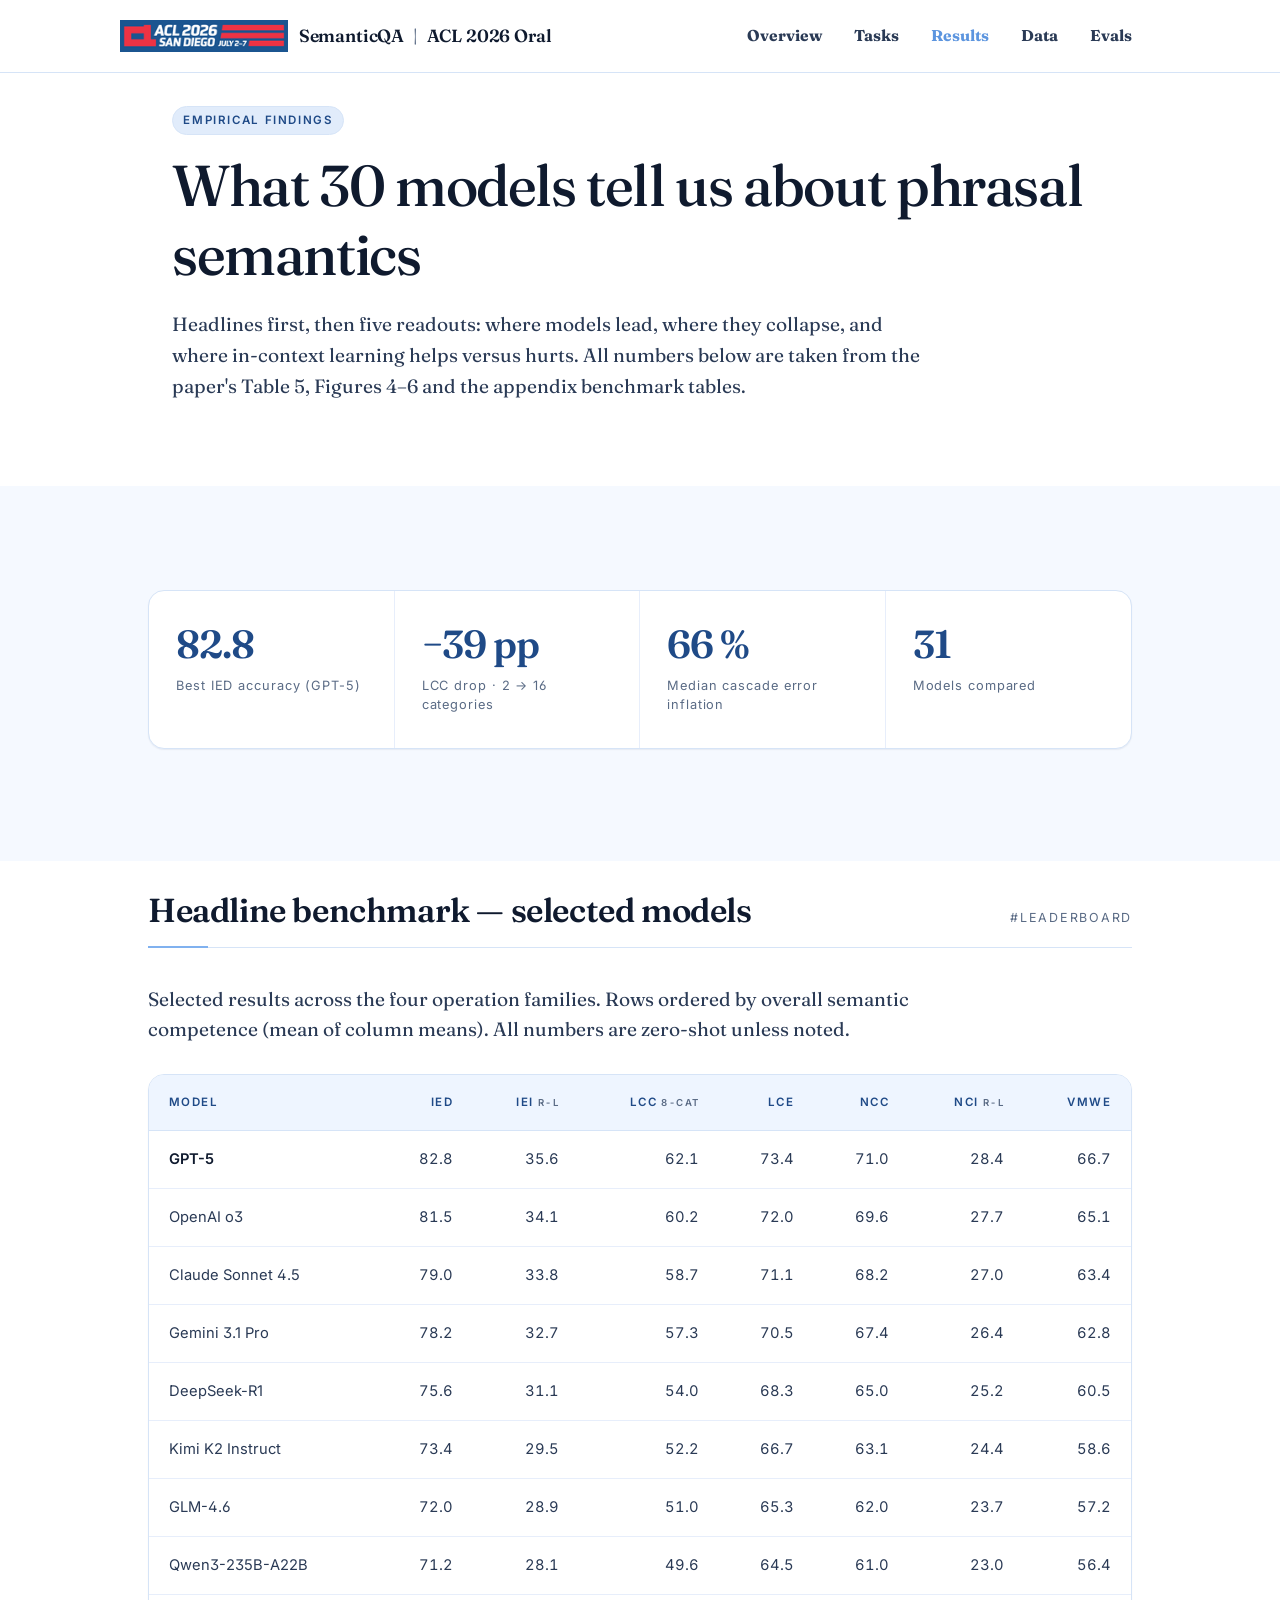
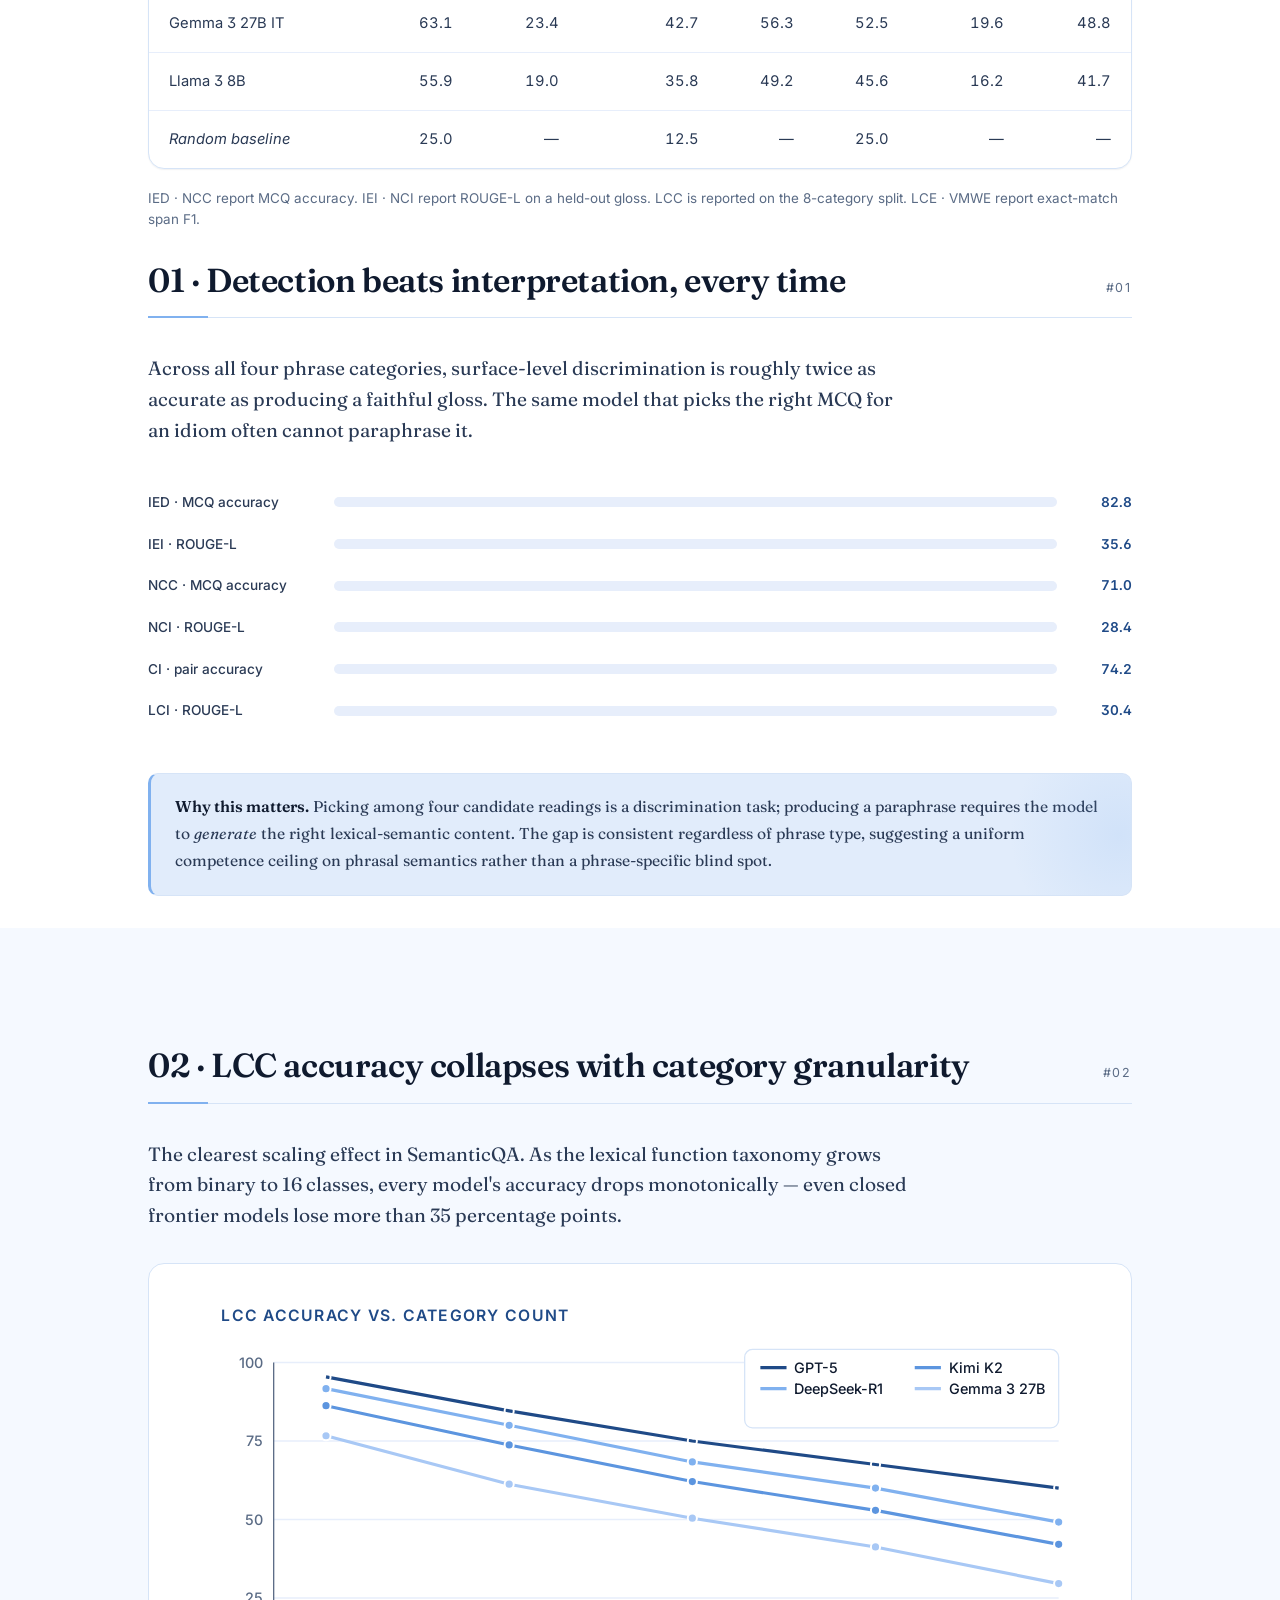
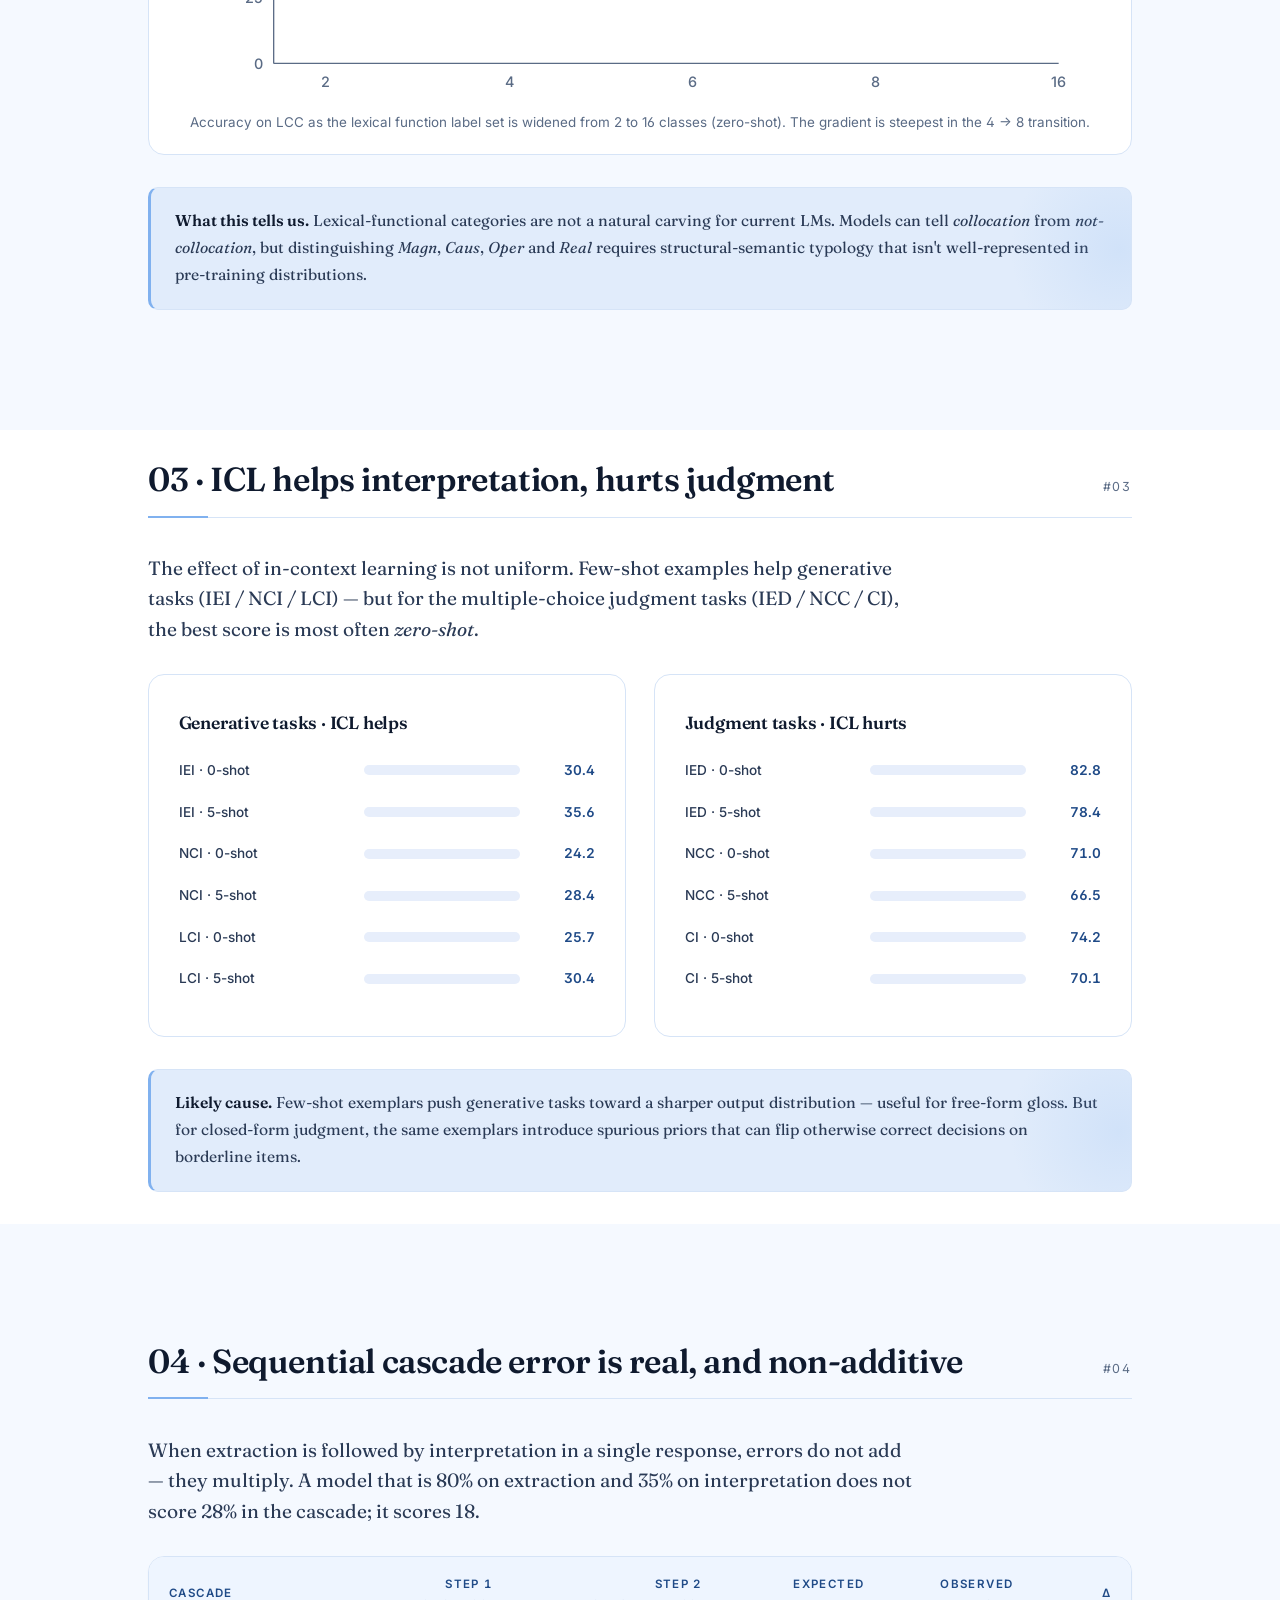
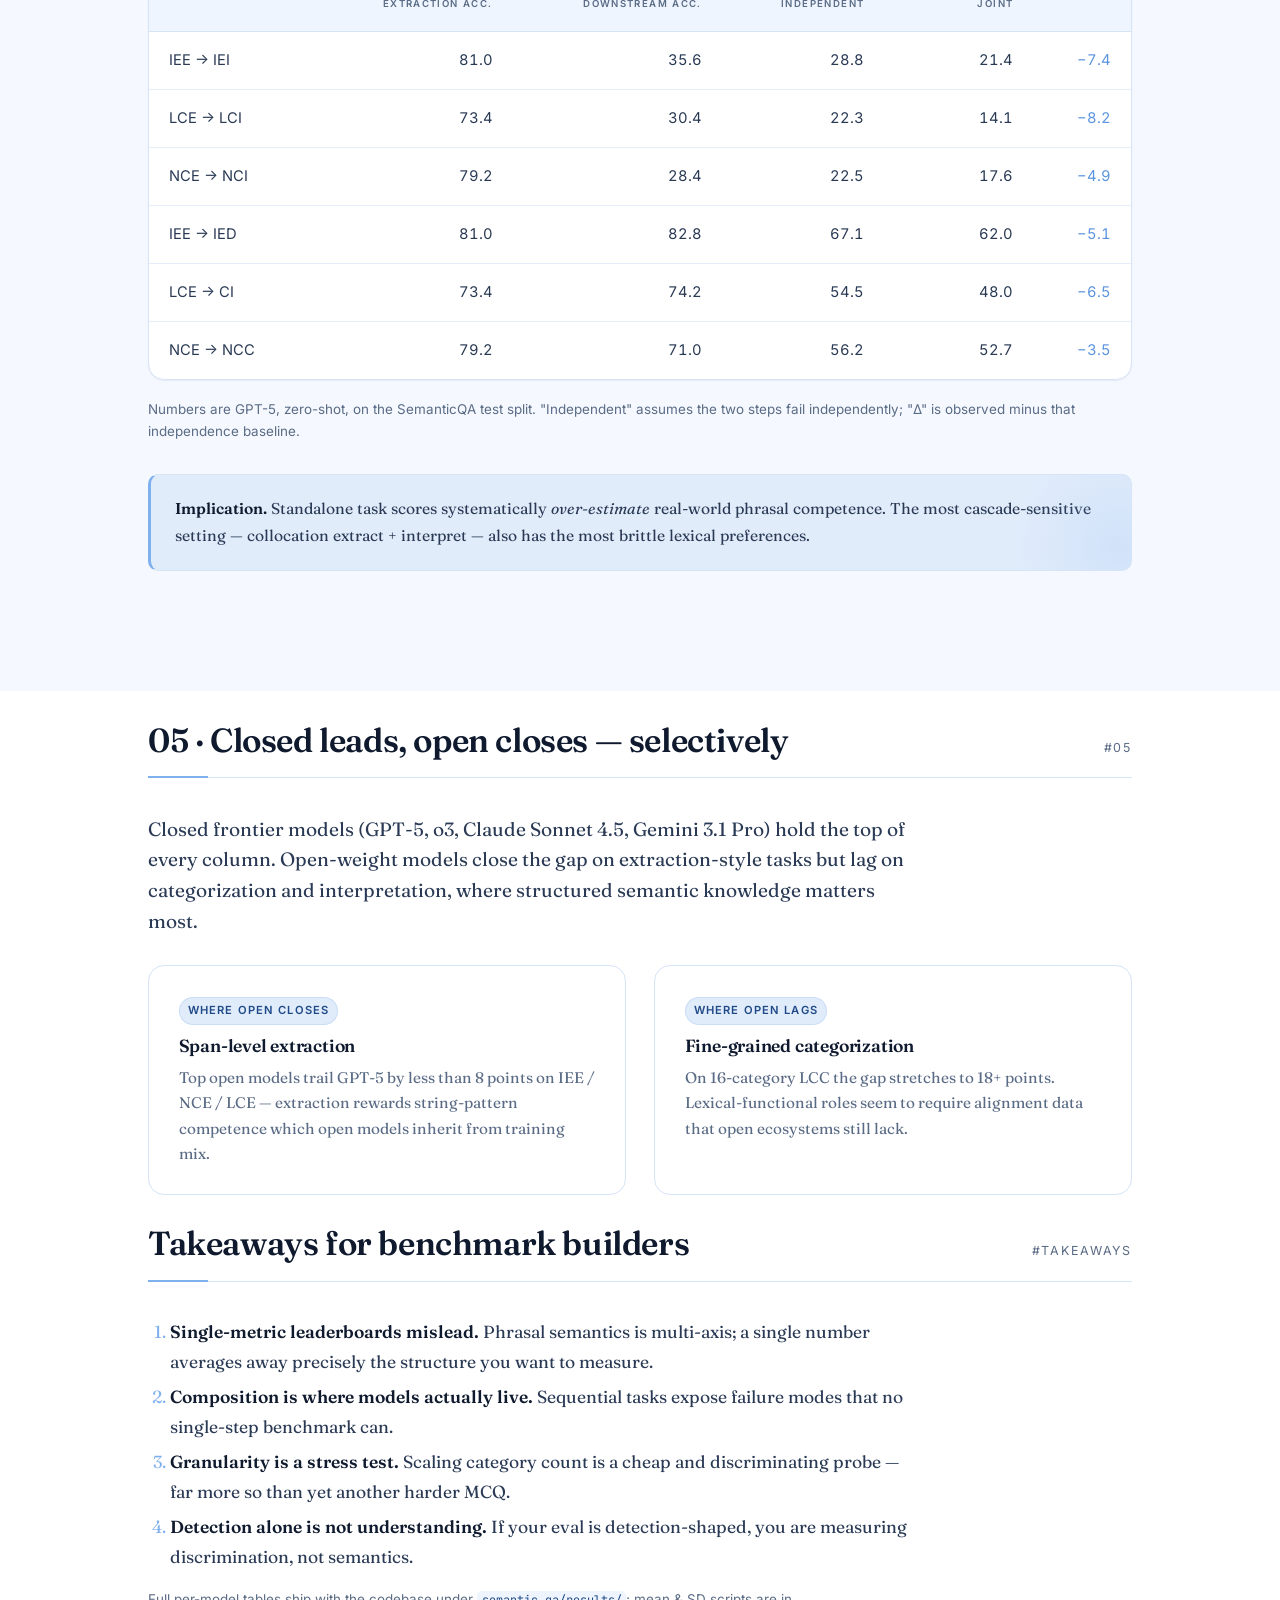
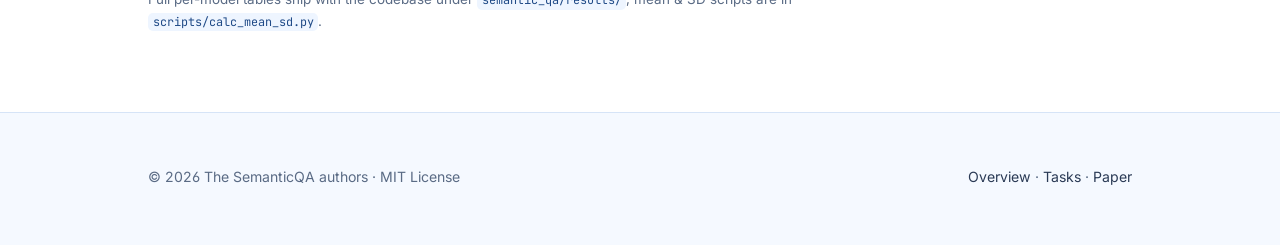
==== commit 2b8d9f26: "Add ACL 2026 branding, hero banner, and visual polish - Add ACL 2026 logo + "ACL 2026 Oral" label to" ====
--- a/results.html
+++ b/results.html
@@ -16,7 +16,14 @@
 
 <header class="site-header">
   <div class="container bar">
-    <a class="brand" href="./">SemanticQA</a>
+    <div class="brand-wrap">
+      <a class="brand" href="./">
+        <img class="brand-logo" src="assets/img/acl_logo.png" alt="ACL 2026">
+        <span>SemanticQA</span>
+      </a>
+      <span class="brand-sep" aria-hidden="true">|</span>
+      <span class="brand-acl">ACL 2026 Oral</span>
+    </div>
     <button class="nav-toggle" aria-controls="primary-nav" aria-expanded="false" aria-label="Open navigation">
       <span></span><span></span><span></span>
     </button>
@@ -25,7 +32,7 @@
       <a href="tasks.html">Tasks</a>
       <a href="results.html">Results</a>
       <a href="https://huggingface.co/datasets/jacklanda/SemanticQA">Data</a>
-      <a href="https://github.com/jacklanda/SemanticQA">Code</a>
+      <a href="https://github.com/jacklanda/SemanticQA">Evals</a>
     </nav>
   </div>
 </header>
@@ -34,7 +41,7 @@
 
 <section class="hero container reveal">
   <span class="eyebrow">Empirical findings</span>
-  <h1>What 31 models tell us about phrasal semantics</h1>
+  <h1>What 30 models tell us about phrasal semantics</h1>
   <p class="lede">
     Headlines first, then five readouts: where models lead, where they collapse, and
     where in-context learning helps versus hurts. All numbers below are taken from the
@@ -106,12 +113,12 @@
     right MCQ for an idiom often cannot paraphrase it.</p>
 
   <div class="mini-bar reveal">
-    <div class="row"><span class="label">IED · MCQ accuracy</span>     <span class="track"><span class="fill" data-w="82%"></span></span><span class="val">82.8</span></div>
-    <div class="row"><span class="label">IEI · ROUGE-L</span>           <span class="track"><span class="fill" data-w="35%"></span></span><span class="val">35.6</span></div>
-    <div class="row"><span class="label">NCC · MCQ accuracy</span>     <span class="track"><span class="fill" data-w="71%"></span></span><span class="val">71.0</span></div>
-    <div class="row"><span class="label">NCI · ROUGE-L</span>           <span class="track"><span class="fill" data-w="28%"></span></span><span class="val">28.4</span></div>
-    <div class="row"><span class="label">CI · pair accuracy</span>      <span class="track"><span class="fill" data-w="74%"></span></span><span class="val">74.2</span></div>
-    <div class="row"><span class="label">LCI · ROUGE-L</span>           <span class="track"><span class="fill" data-w="30%"></span></span><span class="val">30.4</span></div>
+    <div class="row fv-1"><span class="label">IED · MCQ accuracy</span>     <span class="track"><span class="fill" data-w="82%"></span></span><span class="val">82.8</span></div>
+    <div class="row fv-5"><span class="label">IEI · ROUGE-L</span>           <span class="track"><span class="fill" data-w="35%"></span></span><span class="val">35.6</span></div>
+    <div class="row fv-2"><span class="label">NCC · MCQ accuracy</span>     <span class="track"><span class="fill" data-w="71%"></span></span><span class="val">71.0</span></div>
+    <div class="row fv-6"><span class="label">NCI · ROUGE-L</span>           <span class="track"><span class="fill" data-w="28%"></span></span><span class="val">28.4</span></div>
+    <div class="row fv-3"><span class="label">CI · pair accuracy</span>      <span class="track"><span class="fill" data-w="74%"></span></span><span class="val">74.2</span></div>
+    <div class="row fv-4"><span class="label">LCI · ROUGE-L</span>           <span class="track"><span class="fill" data-w="30%"></span></span><span class="val">30.4</span></div>
   </div>
 
   <div class="callout">
@@ -128,7 +135,7 @@
 <div class="container" id="finding-2">
   <div class="section-head"><h2>02 · LCC accuracy collapses with category granularity</h2><a class="anchor" href="#finding-2">#02</a></div>
   <p class="lede">
-    The clearest scaling effect in SemanticQA. As the LEXFUNC taxonomy grows from
+    The clearest scaling effect in SemanticQA. As the lexical function taxonomy grows from
     binary to 16 classes, every model's accuracy drops monotonically — even closed
     frontier models lose more than 35 percentage points.
   </p>
@@ -220,7 +227,7 @@
       </g>
     </svg>
     <figcaption class="note" style="text-align:center;margin-top:.6rem">
-      Accuracy on LCC as the LEXFUNC label set is widened from 2 to 16 classes (zero-shot).
+      Accuracy on LCC as the lexical function label set is widened from 2 to 16 classes (zero-shot).
       The gradient is steepest in the 4 → 8 transition.
     </figcaption>
   </figure>
@@ -248,23 +255,23 @@
     <div class="card">
       <h3>Generative tasks · ICL helps</h3>
       <div class="mini-bar">
-        <div class="row"><span class="label">IEI · 0-shot</span>  <span class="track"><span class="fill" data-w="30%"></span></span><span class="val">30.4</span></div>
-        <div class="row"><span class="label">IEI · 5-shot</span>  <span class="track"><span class="fill" data-w="35.6%"></span></span><span class="val">35.6</span></div>
-        <div class="row"><span class="label">NCI · 0-shot</span>  <span class="track"><span class="fill" data-w="24%"></span></span><span class="val">24.2</span></div>
-        <div class="row"><span class="label">NCI · 5-shot</span>  <span class="track"><span class="fill" data-w="28.4%"></span></span><span class="val">28.4</span></div>
-        <div class="row"><span class="label">LCI · 0-shot</span>  <span class="track"><span class="fill" data-w="26%"></span></span><span class="val">25.7</span></div>
-        <div class="row"><span class="label">LCI · 5-shot</span>  <span class="track"><span class="fill" data-w="30.4%"></span></span><span class="val">30.4</span></div>
+        <div class="row fv-5"><span class="label">IEI · 0-shot</span>  <span class="track"><span class="fill" data-w="30%"></span></span><span class="val">30.4</span></div>
+        <div class="row fv-2"><span class="label">IEI · 5-shot</span>  <span class="track"><span class="fill" data-w="35.6%"></span></span><span class="val">35.6</span></div>
+        <div class="row fv-6"><span class="label">NCI · 0-shot</span>  <span class="track"><span class="fill" data-w="24%"></span></span><span class="val">24.2</span></div>
+        <div class="row fv-3"><span class="label">NCI · 5-shot</span>  <span class="track"><span class="fill" data-w="28.4%"></span></span><span class="val">28.4</span></div>
+        <div class="row fv-5"><span class="label">LCI · 0-shot</span>  <span class="track"><span class="fill" data-w="26%"></span></span><span class="val">25.7</span></div>
+        <div class="row fv-2"><span class="label">LCI · 5-shot</span>  <span class="track"><span class="fill" data-w="30.4%"></span></span><span class="val">30.4</span></div>
       </div>
     </div>
     <div class="card">
       <h3>Judgment tasks · ICL hurts</h3>
       <div class="mini-bar">
-        <div class="row"><span class="label">IED · 0-shot</span>  <span class="track"><span class="fill" data-w="82.8%"></span></span><span class="val">82.8</span></div>
-        <div class="row"><span class="label">IED · 5-shot</span>  <span class="track"><span class="fill" data-w="78.4%"></span></span><span class="val">78.4</span></div>
-        <div class="row"><span class="label">NCC · 0-shot</span>  <span class="track"><span class="fill" data-w="71.0%"></span></span><span class="val">71.0</span></div>
-        <div class="row"><span class="label">NCC · 5-shot</span>  <span class="track"><span class="fill" data-w="66.5%"></span></span><span class="val">66.5</span></div>
-        <div class="row"><span class="label">CI · 0-shot</span>  <span class="track"><span class="fill" data-w="74.2%"></span></span><span class="val">74.2</span></div>
-        <div class="row"><span class="label">CI · 5-shot</span>  <span class="track"><span class="fill" data-w="70.1%"></span></span><span class="val">70.1</span></div>
+        <div class="row fv-1"><span class="label">IED · 0-shot</span>  <span class="track"><span class="fill" data-w="82.8%"></span></span><span class="val">82.8</span></div>
+        <div class="row fv-3"><span class="label">IED · 5-shot</span>  <span class="track"><span class="fill" data-w="78.4%"></span></span><span class="val">78.4</span></div>
+        <div class="row fv-2"><span class="label">NCC · 0-shot</span>  <span class="track"><span class="fill" data-w="71.0%"></span></span><span class="val">71.0</span></div>
+        <div class="row fv-4"><span class="label">NCC · 5-shot</span>  <span class="track"><span class="fill" data-w="66.5%"></span></span><span class="val">66.5</span></div>
+        <div class="row fv-2"><span class="label">CI · 0-shot</span>  <span class="track"><span class="fill" data-w="74.2%"></span></span><span class="val">74.2</span></div>
+        <div class="row fv-4"><span class="label">CI · 5-shot</span>  <span class="track"><span class="fill" data-w="70.1%"></span></span><span class="val">70.1</span></div>
       </div>
     </div>
   </div>
--- a/assets/css/site.css
+++ b/assets/css/site.css
@@ -35,8 +35,8 @@
   --sans:   var(--anthropicSans);
   --mono:   var(--anthropicMono);
 
-  --maxw:        940px;
-  --maxw-prose:  680px;
+  --maxw:        1080px;
+  --maxw-prose:  760px;
   --radius:      10px;
   --radius-lg:   16px;
   --ease-out:    cubic-bezier(.22, 1, .36, 1);
@@ -92,7 +92,6 @@
   background-position: 0 100%;
   transition: background-size .35s var(--ease-out), color .15s ease;
 }
-a:hover { background-size: 100% 1px; color: var(--accent-2); }
 hr { border: 0; border-top: 1px solid var(--rule); margin: 4rem 0; }
 h1, h2, h3, h4 {
   font-family: var(--anthropicSerif);
@@ -139,7 +138,16 @@
 ul, ol { padding-left: 1.4rem; color: var(--ink-2); }
 li { margin: .35rem 0; }
 li::marker { color: var(--accent); }
-::selection { background: var(--accent-soft); color: var(--ink); }
+::selection { background: #1f4a87; color: #ffffff; text-shadow: none; }
+::-moz-selection { background: #1f4a87; color: #ffffff; text-shadow: none; }
+a::selection { background: #1f4a87; color: #ffffff; background-image: none; }
+a::-moz-selection { background: #1f4a87; color: #ffffff; background-image: none; }
+.nav a::selection,
+.nav a *::selection { background: #1f4a87; color: #ffffff; text-decoration: none; background-image: none; }
+.nav a::-moz-selection,
+.nav a *::-moz-selection { background: #1f4a87; color: #ffffff; text-decoration: none; background-image: none; }
+.nav a:has(::selection)::after,
+.nav a.active:has(::selection)::after { background: transparent; }
 
 /* ----- layout primitives ----------------------------------------- */
 .container { max-width: var(--maxw); margin: 0 auto; padding: 0 3rem; }
@@ -148,6 +156,8 @@
 .prose > ul, .prose > ol { max-width: var(--maxw-prose); }
 section    { padding: 5.5rem 0; }
 section + section { padding-top: 5.5rem; }
+section.band:has(#tasks-overview) { padding-top: 3rem; padding-bottom: 3rem; }
+section.container#taxonomy { padding-bottom: 7.5rem; }
 section.section-tall { padding-top: 9rem; padding-bottom: 7rem; }
 section#cite { padding-top: 4.5rem; padding-bottom: 2rem; }
 section#cite .section-head { margin-bottom: 1.4rem; padding-bottom: .8rem; }
@@ -238,8 +248,17 @@
   color: var(--ink);
   background-image: none;
   display: inline-flex;
-  align-items: baseline;
+  align-items: center;
   gap: .65rem;
+}
+.brand-logo {
+  height: 32px;
+  width: auto;
+  display: block;
+  flex: 0 0 auto;
+}
+@media (max-width: 640px) {
+  .brand-logo { height: 26px; }
 }
 .brand .mark {
   display: inline-block;
@@ -265,19 +284,9 @@
   font-weight: 700;
   transition: color .2s var(--ease-out);
 }
-.nav a:hover { color: var(--accent-ink); background-image: none; }
-.nav a::after {
-  content: "";
-  position: absolute;
-  left: 0; right: 0; bottom: -26px;
-  height: 2px;
-  background: var(--accent);
-  transform: scaleX(0);
-  transform-origin: left;
-  transition: transform .3s var(--ease-out);
-}
-.nav a.active { color: var(--accent-ink); }
-.nav a.active::after, .nav a:hover::after { transform: scaleX(1); }
+.nav a::after { display: none; content: none; }
+.nav a.active { color: var(--accent-2); }
+.nav a.active::after { display: none; content: none; }
 
 /* hamburger (hidden on desktop) */
 .nav-toggle {
@@ -292,7 +301,6 @@
   position: relative;
   transition: border-color .2s, background .2s;
 }
-.nav-toggle:hover { border-color: var(--accent); background: var(--accent-soft); }
 .nav-toggle span {
   position: absolute;
   left: 6px; right: 6px;
@@ -342,14 +350,32 @@
 }
 
 /* ----- hero ------------------------------------------------------ */
+.hero-banner {
+  width: calc(100% - 2.5rem);
+  max-width: calc(var(--maxw) - 40px);
+  margin: 1.25rem auto 0;
+  height: 180px;
+  background-image: url("../img/san_diego.jpg");
+  background-size: cover;
+  background-position: center 55%;
+  background-repeat: no-repeat;
+  border-radius: var(--radius-lg);
+  box-shadow:
+    0 22px 48px rgba(20, 40, 80, .22),
+    0 10px 22px rgba(20, 40, 80, .14),
+    0 3px 8px rgba(20, 40, 80, .10);
+}
+@media (max-width: 900px) { .hero-banner { height: 150px; border-radius: var(--radius); } }
+@media (max-width: 640px) { .hero-banner { height: 120px; margin-top: .75rem; } }
+
 .hero {
-  padding: 6.5rem 4.5rem 3.5rem;
+  padding: 1.85rem 4.5rem 3.5rem;
   position: relative;
   overflow: hidden;
   isolation: isolate;
 }
-@media (max-width: 900px) { .hero { padding-left: 2.25rem; padding-right: 2.25rem; } }
-@media (max-width: 640px) { .hero { padding-left: 1.25rem; padding-right: 1.25rem; } }
+@media (max-width: 900px) { .hero { padding: 1.4rem 2.25rem 3rem; } }
+@media (max-width: 640px) { .hero { padding: 1.05rem 1.25rem 2.5rem; } }
 .hero::before, .hero::after { display: none; }
 .hero .meta {
   font-family: var(--anthropicSans);
@@ -375,7 +401,41 @@
   background-image: none;
   transition: none;
 }
-.acl-note:hover { color: var(--accent-ink); background-image: none; border-color: var(--accent); }
+.acl-note.nav-acl {
+  margin: 0 0 0 .85rem;
+  padding: .25rem .65rem;
+  font-size: .78rem;
+  line-height: 1.3;
+  white-space: nowrap;
+  align-self: center;
+}
+.brand-wrap {
+  display: inline-flex;
+  align-items: center;
+  gap: .55rem;
+  margin-left: -1.75rem;
+}
+@media (max-width: 900px) { .brand-wrap { margin-left: -1.5rem; } }
+@media (max-width: 640px) { .brand-wrap { margin-left: -1.25rem; } }
+.brand-sep {
+  font-family: var(--anthropicSerif);
+  font-size: 1.1rem;
+  color: var(--muted);
+  font-weight: 400;
+}
+.brand-acl {
+  font-family: var(--anthropicSerif);
+  font-weight: 600;
+  font-size: 1.1rem;
+  letter-spacing: -.01em;
+  color: var(--ink);
+  white-space: nowrap;
+}
+.site-header .bar > .brand { margin-right: .25rem; }
+@media (max-width: 640px) {
+  .acl-note.nav-acl { display: none; }
+  .brand-sep, .brand-acl { display: none; }
+}
 .hero h1 .pain {
   font-style: italic;
   color: var(--accent-ink);
@@ -392,6 +452,17 @@
 .authors { font-family: var(--anthropicSans); font-size: 1rem; color: var(--ink-2); margin-top: .6rem; }
 .authors .author-mute { color: var(--muted-2); }
 .authors .author-mute sup { color: var(--muted-2); }
+.authors .author-shame,
+.authors .author-mute .author-shame {
+  color: color-mix(in srgb, var(--muted-2) 55%, transparent);
+  opacity: .7;
+  font-weight: 400;
+  letter-spacing: -.005em;
+  text-decoration: line-through;
+  text-decoration-color: color-mix(in srgb, var(--muted-2) 50%, transparent);
+  text-decoration-thickness: 1px;
+}
+.authors .author-shame sup { color: color-mix(in srgb, var(--muted-2) 55%, transparent); }
 .affil   { font-family: var(--anthropicSans); font-size: .88rem; color: var(--muted); margin-top: .5rem; }
 .actions { display: flex; flex-wrap: wrap; gap: .8rem; margin-top: 2.4rem; }
 
@@ -410,9 +481,7 @@
   background-image: none;
   transition: border-color .2s, color .2s, background .2s;
 }
-.btn:hover { border-color: var(--accent); color: var(--accent-ink); }
 .btn-primary { background: var(--accent); border-color: var(--accent); color: #ffffff; }
-.btn-primary:hover { background: var(--accent-2); border-color: var(--accent-2); color: #ffffff; }
 .btn .ico { width: 14px; height: 14px; }
 
 /* ----- abstract / pull blocks ----------------------------------- */
@@ -465,10 +534,6 @@
   padding: 1.7rem 1.85rem;
   transition: border-color .25s, box-shadow .25s var(--ease-out);
 }
-.card:hover {
-  border-color: color-mix(in srgb, var(--accent) 40%, var(--rule));
-  box-shadow: var(--shadow-md);
-}
 .card h3 { margin: .65rem 0 .55rem; font-size: 1.1rem; }
 .card p  { margin: 0; font-size: .96rem; color: var(--muted); line-height: 1.65; }
 .card .badge {
@@ -501,4 +566,3 @@
 }
 html { scroll-behavior: auto; }
 .reveal, .reveal-stagger > * { opacity: 1 !important; transform: none !important; }
-.mini-bar .fill { width: var(--w, 0) !important; }
--- a/assets/css/site2.css
+++ b/assets/css/site2.css
@@ -9,7 +9,6 @@
   position: relative;
   transition: box-shadow .3s var(--ease-out);
 }
-.table-wrap:hover { box-shadow: var(--shadow-md); }
 table {
   width: 100%;
   border-collapse: collapse;
@@ -41,8 +40,6 @@
 }
 tbody tr:last-child td { border-bottom: 0; }
 tbody tr { transition: background .25s var(--ease-out); }
-tbody tr:hover { background: color-mix(in srgb, var(--accent-soft) 60%, transparent); }
-tbody tr:hover td:first-child { box-shadow: inset 3px 0 0 var(--accent); }
 td.num, th.num { text-align: right; font-variant-numeric: tabular-nums; font-feature-settings: "tnum"; }
 .tag {
   display: inline-block;
@@ -59,7 +56,6 @@
   white-space: nowrap;
   transition: transform .2s var(--ease-spring);
 }
-.tag:hover { transform: translateY(-1px); }
 .tag-idiom    { color: #1f4a87; background: #e1ecfb; border-color: #c4d8f3; }
 .tag-coll     { color: #2a5a8a; background: #d8e6fa; border-color: #b6cdee; }
 .tag-nc       { color: #1d3a6a; background: #eaf2fd; border-color: #cfdef6; }
@@ -91,7 +87,6 @@
   background: var(--accent);
   transition: width .5s var(--ease-out);
 }
-.section-head:hover::after { width: 110px; }
 .section-head h2 { margin: 0; }
 .section-head .anchor {
   font-family: var(--anthropicSans);
@@ -101,7 +96,6 @@
   color: var(--muted);
   background-image: none;
 }
-.section-head .anchor:hover { color: var(--accent-ink); }
 
 /* ----- footnote-ish notes --------------------------------------- */
 .note {
@@ -122,7 +116,6 @@
   transition: padding .35s var(--ease-out);
 }
 .contrib li:last-child { border-bottom: 0; margin-bottom: 0; padding-bottom: .25rem; }
-.contrib li:hover { padding-left: 3.6rem; }
 .contrib li::before {
   counter-increment: c;
   content: "0" counter(c);
@@ -139,10 +132,6 @@
   padding: .3em .85em;
   transition: transform .3s var(--ease-spring), box-shadow .3s var(--ease-out);
 }
-.contrib li:hover::before {
-  transform: scale(1.06) rotate(-2deg);
-  box-shadow: 0 4px 14px var(--accent-glow);
-}
 .contrib h4 { margin: 0 0 .35rem; font-family: var(--anthropicSerif); }
 .contrib p  { margin: 0; font-size: .98rem; }
 
@@ -158,7 +147,6 @@
   color: var(--ink-2);
   transition: border-color .25s var(--ease-out), box-shadow .25s var(--ease-out);
 }
-.example:hover { border-color: color-mix(in srgb, var(--accent) 35%, var(--rule)); box-shadow: var(--shadow-sm); }
 .example .ex-label {
   font-size: .68rem;
   font-weight: 700;
@@ -186,7 +174,6 @@
   -webkit-box-decoration-break: clone;
   transition: background .25s var(--ease-out);
 }
-.example:hover .ex-target { background: color-mix(in srgb, var(--accent) 35%, var(--accent-soft)); }
 .example .ex-row {
   display: flex;
   gap: .6rem;
@@ -217,7 +204,6 @@
 }
 .site-footer .row { display: flex; justify-content: space-between; flex-wrap: wrap; gap: 1.4rem; }
 .site-footer a { color: var(--ink-2); background-image: none; }
-.site-footer a:hover { color: var(--accent-ink); }
 
 /* ----- TOC sidebar ---------------------------------------------- */
 .with-toc { display: grid; grid-template-columns: 240px minmax(0, 1fr); gap: 3.5rem; }
@@ -248,7 +234,7 @@
   line-height: 1.5;
   transition: border-color .25s var(--ease-out), color .2s, padding-left .25s;
 }
-.toc a:hover, .toc a.active { color: var(--accent-ink); border-left-color: var(--accent); padding-left: 1.25rem; }
+.toc a.active { color: var(--accent-ink); border-left-color: var(--accent); padding-left: 1.25rem; }
 @media (max-width: 980px) {
   .with-toc { grid-template-columns: 1fr; }
   .toc { position: static; }
@@ -270,7 +256,6 @@
   overflow-x: auto;
   transition: border-color .3s var(--ease-out);
 }
-.cite:hover { border-color: color-mix(in srgb, var(--accent) 35%, var(--rule)); }
 .cite .copy {
   position: absolute;
   top: .8rem;
@@ -285,7 +270,6 @@
   cursor: pointer;
   transition: all .2s var(--ease-out);
 }
-.cite .copy:hover { color: var(--accent-ink); border-color: var(--accent); transform: translateY(-1px); box-shadow: var(--shadow-sm); }
 .cite .copy.copied { background: var(--accent); color: #fff; border-color: var(--accent); }
 
 /* ----- decorative paper rule ------------------------------------ */
@@ -314,14 +298,10 @@
   filter: drop-shadow(0 8px 24px rgba(30, 60, 110, .08));
   transition: transform .6s var(--ease-out);
 }
-.taxonomy-figure:hover svg { transform: scale(1.015); }
 .taxonomy-figure svg .seg {
   transition: filter .35s var(--ease-out);
   transform-box: fill-box;
   transform-origin: center;
-}
-.taxonomy-figure svg .seg:hover {
-  filter: brightness(1.06) saturate(1.15);
 }
 .taxonomy-figure figcaption {
   font-family: var(--anthropicSans);
@@ -365,7 +345,6 @@
   border-bottom: 1px dashed transparent;
   transition: border-color .25s, padding-left .25s var(--ease-out);
 }
-.mini-bar .row:hover { border-bottom-color: var(--rule-soft); padding-left: .25rem; }
 .mini-bar .label { flex: 0 0 10.5rem; color: var(--ink-2); white-space: nowrap; overflow: hidden; text-overflow: ellipsis; }
 @media (max-width: 640px) {
   .mini-bar .label { flex-basis: 7.5rem; font-size: .8rem; }
@@ -382,7 +361,7 @@
 }
 .mini-bar .fill {
   height: 100%;
-  background: linear-gradient(90deg, var(--accent-2) 0%, var(--accent) 100%);
+  background: linear-gradient(90deg, #2f5a93 0%, #1f4a87 100%);
   border-radius: 999px;
   width: 0;
   transition: width 1.1s var(--ease-out);
@@ -390,6 +369,20 @@
 }
 .mini-bar.played .fill { box-shadow: 0 1px 6px var(--accent-glow); }
 .mini-bar .val { flex: 0 0 3.6rem; text-align: right; color: var(--accent-ink); font-variant-numeric: tabular-nums; font-weight: 600; }
+
+/* per-row classes kept for label emphasis only — fills stay navy */
+.mini-bar .row.fv-1 .fill,
+.mini-bar .row.fv-2 .fill,
+.mini-bar .row.fv-3 .fill,
+.mini-bar .row.fv-4 .fill,
+.mini-bar .row.fv-5 .fill,
+.mini-bar .row.fv-6 .fill { background: linear-gradient(90deg, #2f5a93 0%, #1f4a87 100%); }
+.mini-bar .row.fv-1 .label,
+.mini-bar .row.fv-2 .label,
+.mini-bar .row.fv-3 .label,
+.mini-bar .row.fv-4 .label,
+.mini-bar .row.fv-5 .label,
+.mini-bar .row.fv-6 .label { color: var(--ink-2); font-weight: 500; }
 
 /* ----- key numbers strip ---------------------------------------- */
 .kpi-strip {
@@ -404,7 +397,6 @@
   margin: 1rem 0 1.5rem;
   transition: box-shadow .35s var(--ease-out);
 }
-.kpi-strip:hover { box-shadow: var(--shadow-md); }
 .kpi-strip > div {
   padding: 2.1rem 1.7rem;
   border-right: 1px solid var(--rule-soft);
@@ -412,9 +404,6 @@
   transition: background .3s var(--ease-out);
 }
 .kpi-strip > div:last-child { border-right: 0; }
-.kpi-strip > div:hover {
-  background: color-mix(in srgb, var(--accent-soft) 45%, transparent);
-}
 .kpi-strip > div::after {
   content: "";
   position: absolute;
@@ -425,7 +414,6 @@
   transform-origin: left;
   transition: transform .4s var(--ease-out);
 }
-.kpi-strip > div:hover::after { transform: scaleX(1); }
 .kpi-strip .num {
   font-family: var(--anthropicSerif);
   font-size: 2.45rem;
@@ -467,7 +455,6 @@
   overflow: hidden;
   transition: transform .15s var(--ease-spring), border-color .2s, color .2s, background .2s, box-shadow .25s var(--ease-out);
 }
-.chip:hover { border-color: var(--accent); color: var(--accent-ink); transform: translateY(-1px); }
 .chip.active {
   background: var(--accent);
   color: #ffffff;
